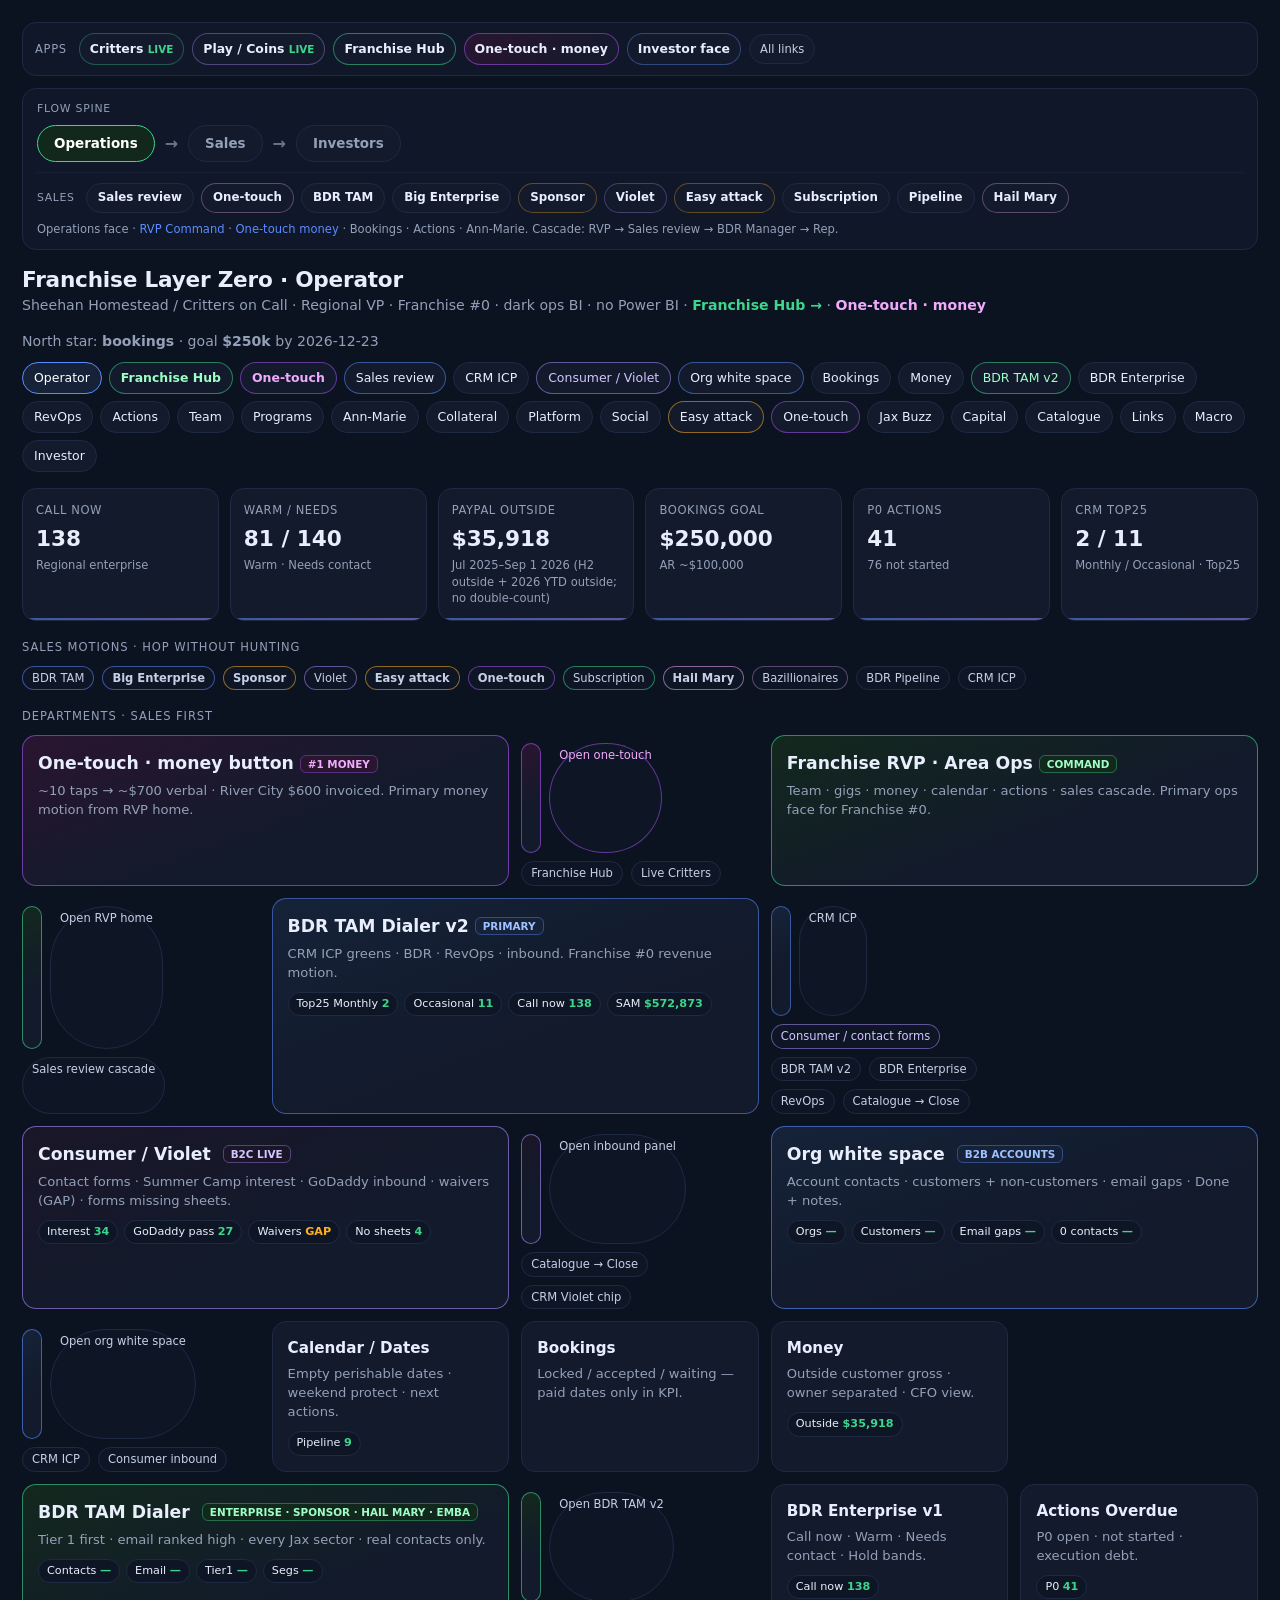
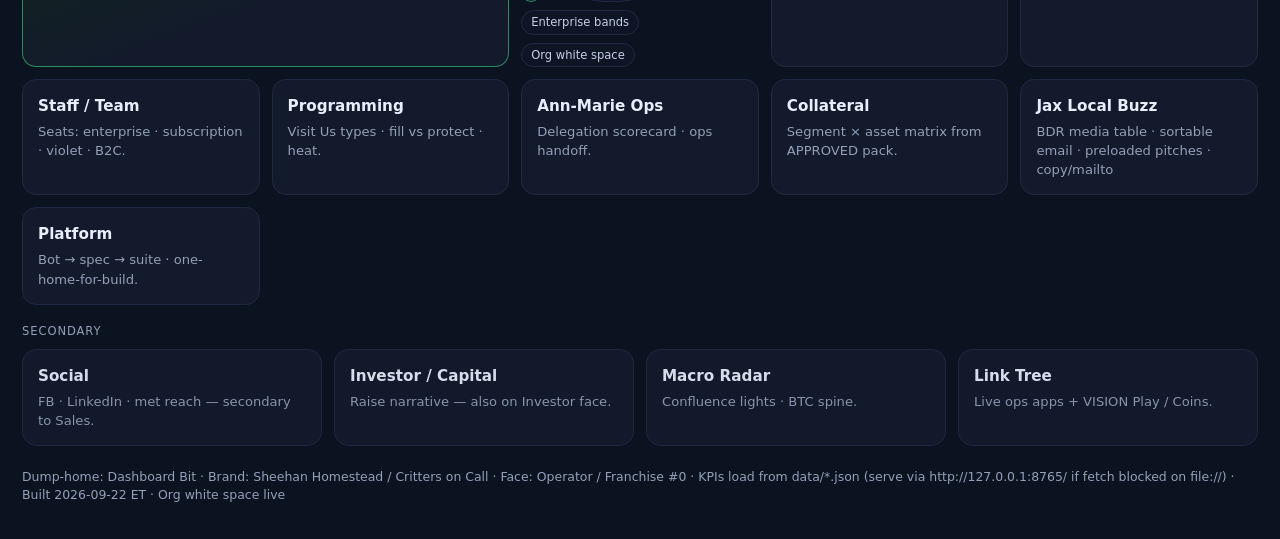
==== exec/index.html @ f68ce0a1 "Mirror Franchise Hub Signavio tiles + Sales drill + Today’s 11 RVP hub, ICP/Connect/Product, SOP/SLA" ====
<!DOCTYPE html>
<html lang="en"><head><meta charset="utf-8"/><meta name="viewport" content="width=device-width, initial-scale=1"/>
<title>Franchise Layer Zero · Operator · Sheehan Homestead</title>
<style>
:root{--bg:#0b1220;--card:#121a2b;--panel:#0e1626;--line:#1e2a44;--text:#e8eefc;--muted:#93a0b8;--accent:#5b8cff;--good:#3dd68c;--warn:#ffb020;--bad:#ff5d6c;--violet:#a78bfa}
*{box-sizing:border-box}body{margin:0;font-family:Inter,system-ui,-apple-system,sans-serif;background:var(--bg);color:var(--text);line-height:1.45}
a{color:var(--accent);text-decoration:none}a:hover{text-decoration:underline}
.wrap{max-width:1280px;margin:0 auto;padding:22px}
.apps{display:flex;flex-wrap:wrap;gap:8px;align-items:center;margin:0 0 12px;padding:10px 12px;border:1px solid var(--line);border-radius:14px;background:#0f1728}
.apps .lbl{font-size:.72rem;color:var(--muted);text-transform:uppercase;letter-spacing:.06em;margin-right:4px}
.apps a{background:var(--card);border:1px solid #3dd68c55;color:var(--text);padding:6px 10px;border-radius:999px;font-size:.78rem;text-decoration:none;font-weight:600}
.apps a.sec{border-color:var(--line);color:#c5d0e6;font-weight:500;font-size:.72rem}
.faces{display:flex;flex-wrap:wrap;gap:8px;align-items:center;margin:0 0 14px}
.faces .chip{padding:7px 14px;border-radius:999px;font-size:.8rem;font-weight:600;border:1px solid var(--line);background:var(--card);color:var(--muted);text-decoration:none}
.faces .chip.on{border-color:var(--good);background:#13281d;color:#fff}
.faces .chip:hover{text-decoration:none;border-color:var(--accent)}
header{display:flex;justify-content:space-between;align-items:flex-end;gap:16px;margin-bottom:10px;flex-wrap:wrap}
h1{font-size:1.35rem;margin:0;letter-spacing:-.01em}.sub{color:var(--muted);font-size:.88rem}
.nav{display:flex;flex-wrap:wrap;gap:7px;margin:10px 0 16px}
.nav a{background:var(--card);border:1px solid var(--line);padding:6px 11px;border-radius:999px;font-size:.78rem;color:var(--text)}
.nav a.active{border-color:var(--accent);background:#152238;color:#fff}
.kpis{display:grid;grid-template-columns:repeat(auto-fit,minmax(140px,1fr));gap:11px;margin-bottom:16px}
.kpi{background:var(--card);border:1px solid var(--line);border-radius:14px;padding:13px;position:relative;overflow:hidden}
.kpi::after{content:"";position:absolute;inset:auto 0 0 0;height:2px;background:linear-gradient(90deg,var(--accent),var(--violet));opacity:.55}
.kpi .l{font-size:.72rem;color:var(--muted);text-transform:uppercase;letter-spacing:.05em}
.kpi .v{font-size:1.35rem;font-weight:700;margin-top:4px}
.kpi .s{font-size:.72rem;color:var(--muted);margin-top:3px}
.dept-label{font-size:.72rem;color:var(--muted);text-transform:uppercase;letter-spacing:.08em;margin:18px 0 10px}
.tiles{display:grid;grid-template-columns:repeat(auto-fit,minmax(220px,1fr));gap:12px}
.tile{background:var(--card);border:1px solid var(--line);border-radius:14px;padding:15px;display:block;color:inherit;transition:border-color .15s}
.tile:hover{border-color:var(--accent);text-decoration:none}
.tile.sales{border-color:#5b8cff88;background:linear-gradient(160deg,#152238 0%,#121a2b 60%);grid-column:span 2;min-height:110px}
@media(max-width:700px){.tile.sales{grid-column:span 1}}
.tile.sales h3{font-size:1.08rem}
.tile h3{margin:0 0 5px;font-size:.95rem}
.tile p{margin:0;color:var(--muted);font-size:.82rem}
.tile .chips{display:flex;flex-wrap:wrap;gap:6px;margin-top:10px}
.tile .chipk{font-size:.7rem;padding:3px 8px;border-radius:999px;background:var(--panel);border:1px solid var(--line);color:var(--text)}
.tile .chipk b{color:var(--good)}
.tile.secondary{opacity:.92}
.links-row{display:flex;flex-wrap:wrap;gap:8px;margin-top:8px}
.links-row a{font-size:.72rem;padding:3px 9px;border-radius:999px;border:1px solid var(--line);background:#0e1626;color:#c5d0e6;text-decoration:none}
.links-row a:hover{border-color:var(--accent);color:#fff}
.note{color:var(--muted);font-size:.78rem;margin-top:22px}
.badge{font-size:.65rem;padding:2px 7px;border-radius:6px;background:#1a2440;color:var(--accent);border:1px solid var(--line);margin-left:6px;vertical-align:middle}
.badge.sales{background:#152238;color:#9ec1ff;border-color:#5b8cff66}
</style></head>
<body data-flow-face="ops"><div class="wrap">

<div class="apps">
  <span class="lbl">Apps</span>
  <a href="https://onchainoffgrid-hub.github.io/critters-on-call/" target="_blank" rel="noopener">Critters <span style="color:#3dd68c;font-size:.65rem">LIVE</span></a>
  <a href="https://onchainoffgrid-hub.github.io/critters-play/" target="_blank" rel="noopener" style="border-color:#a78bfa66">Play / Coins <span style="color:#3dd68c;font-size:.65rem">LIVE</span></a>
  <a href="rvp-ops.html" style="border-color:#3dd68c88">Franchise Hub</a>
  <a href="one-touch.html" style="border-color:#a855f788;background:linear-gradient(135deg,#2a1530,#121a2b)">One-touch · money</a>
  <a href="investor-home.html" style="border-color:#5b8cff66">Investor face</a>
  <a href="link-tree.html" class="sec">All links</a>
</div>

<div class="faces legacy-faces">
  <a class="chip on" href="index.html">Operations</a>
  <a class="chip" href="bdr-tam.html">Sales</a>
  <a class="chip" href="investor-home.html">Investors</a>
</div>

<header>
  <div>
    <h1>Franchise Layer Zero · Operator</h1>
    <div class="sub">Sheehan Homestead / Critters on Call · Regional VP · Franchise #0 · dark ops BI · no Power BI · <a href="rvp-ops.html" style="color:#3dd68c;font-weight:700">Franchise Hub →</a> · <a href="one-touch.html" style="color:#f0abfc;font-weight:700">One-touch · money</a></div>
  </div>
  <div class="sub">North star: <b>bookings</b> · goal <b>$250k</b> by 2026-12-23</div>
</header>

<div class="nav">
  <a href="index.html" class="active">Operator</a>
  <a href="rvp-ops.html" style="border-color:#3dd68c88;color:#9dffc5;font-weight:700">Franchise Hub</a>
  <a href="one-touch.html" style="border-color:#a855f788;color:#f0abfc;font-weight:700">One-touch</a>
  <a href="sales-review.html" style="border-color:#5b8cff88">Sales review</a>
  <a href="crm-icp.html">CRM ICP</a>
  <a href="consumer-inbound.html" style="border-color:#a78bfa88;color:#d4c4ff">Consumer / Violet</a>
  <a href="org-whitespace.html" style="border-color:#5b8cff88">Org white space</a>
  <a href="bookings-dates.html">Bookings</a>
  <a href="money-cfo.html">Money</a>
  <a href="bdr-tam.html" style="border-color:#3dd68c88;color:#9dffc5">BDR TAM v2</a>
  <a href="bdr-pipeline.html">BDR Enterprise</a>
  <a href="revops-tam.html">RevOps</a>
  <a href="actions-overdue.html">Actions</a>
  <a href="team-hire.html">Team</a>
  <a href="programming.html">Programs</a>
  <a href="ann-marie-ops.html">Ann-Marie</a>
  <a href="collateral.html">Collateral</a>
  <a href="platform-map.html">Platform</a>
  <a href="social-reach.html">Social</a><a href="easy-attack.html" style="border-color:#ffb02088">Easy attack</a><a href="one-touch.html" style="border-color:#a855f788">One-touch</a><a href="jax-local-buzz.html">Jax Buzz</a>
  <a href="investor-capital.html">Capital</a>
  <a href="catalogue-close.html">Catalogue</a>
  <a href="link-tree.html">Links</a>
  <a href="macro-radar.html">Macro</a>
  <a href="investor-home.html">Investor</a>
</div>

<div class="kpis" id="kpi-strip">
  <div class="kpi"><div class="l">Call now</div><div class="v" id="k-call">—</div><div class="s">Regional enterprise</div></div>
  <div class="kpi"><div class="l">Warm / Needs</div><div class="v" id="k-warm">—</div><div class="s" id="k-warm-s">suite feed</div></div>
  <div class="kpi"><div class="l">PayPal outside</div><div class="v" id="k-pay">—</div><div class="s" id="k-pay-s">H2 + 2026 YTD</div></div>
  <div class="kpi"><div class="l">Bookings goal</div><div class="v" id="k-goal">—</div><div class="s" id="k-goal-s">AR goal</div></div>
  <div class="kpi"><div class="l">P0 actions</div><div class="v" id="k-p0">—</div><div class="s" id="k-p0-s">overdue</div></div>
  <div class="kpi"><div class="l">CRM Top25</div><div class="v" id="k-crm">—</div><div class="s" id="k-crm-s">Monthly / Occasional</div></div>
</div>


<div class="dept-label">Sales motions · hop without hunting</div>
<div class="links-row" style="margin:0 0 14px">
  <a href="bdr-tam.html" style="border-color:#5b8cff88">BDR TAM</a>
  <a href="bdr-tam.html?lane=Regional%20Enterprise" style="border-color:#5b8cff88;font-weight:700">Big Enterprise</a>
  <a href="bdr-tam.html?lane=Sponsor" style="border-color:#ffb02088;font-weight:700">Sponsor</a>
  <a href="consumer-inbound.html" style="border-color:#a78bfa88">Violet</a>
  <a href="easy-attack.html" style="border-color:#ffb02088;font-weight:700">Easy attack</a><a href="one-touch.html" style="border-color:#a855f788;font-weight:700">One-touch</a>
  <a href="bdr-tam.html?lane=Regional%20Subscription" style="border-color:#3dd68c88">Subscription</a>
  <a href="bdr-tam.html?lane=Hail%20Mary" style="border-color:#f0abfc88;font-weight:700">Hail Mary</a>
  <a href="bdr-tam.html?lane=Hail%20Mary&hail=Bazillionaires" style="border-color:#f0abfc55">Bazillionaires</a>
  <a href="bdr-pipeline.html">BDR Pipeline</a>
  <a href="crm-icp.html">CRM ICP</a>
</div>
<div class="dept-label">Departments · Sales first</div>
<div class="tiles">

<a class="tile sales" href="one-touch.html" style="border-color:#a855f799;background:linear-gradient(160deg,#2a1530 0%,#121a2b 60%)">
  <h3>One-touch · money button<span class="badge sales" style="color:#f0abfc;border-color:#a855f766;background:#2a1530">#1 MONEY</span></h3>
  <p>~10 taps → ~$700 verbal · River City $600 invoiced. Primary money motion from RVP home.</p>
  <div class="links-row">
    <a href="one-touch.html" style="border-color:#a855f788;color:#f0abfc">Open one-touch</a>
    <a href="rvp-ops.html">Franchise Hub</a>
    <a href="https://onchainoffgrid-hub.github.io/critters-on-call/one-touch.html" target="_blank" rel="noopener">Live Critters</a>
  </div>
</a>

<a class="tile sales" href="rvp-ops.html" style="border-color:#3dd68c99;background:linear-gradient(160deg,#13281d 0%,#121a2b 60%)">
  <h3>Franchise RVP · Area Ops<span class="badge sales" style="color:#9dffc5;border-color:#3dd68c66;background:#13281d">COMMAND</span></h3>
  <p>Team · gigs · money · calendar · actions · sales cascade. Primary ops face for Franchise #0.</p>
  <div class="links-row">
    <a href="rvp-ops.html">Open RVP home</a>
    <a href="sales-review.html">Sales review cascade</a>
  </div>
</a>


<a class="tile sales" href="crm-icp.html">
  <h3>BDR TAM Dialer v2<span class="badge sales">PRIMARY</span></h3>
  <p>CRM ICP greens · BDR · RevOps · inbound. Franchise #0 revenue motion.</p>
  <div class="chips">
    <span class="chipk">Top25 Monthly <b id="sales-m">—</b></span>
    <span class="chipk">Occasional <b id="sales-o">—</b></span>
    <span class="chipk">Call now <b id="sales-cn">—</b></span>
    <span class="chipk">SAM <b id="sales-sam">—</b></span>
  </div>
  <div class="links-row">
    <a href="crm-icp.html">CRM ICP</a>
    <a href="consumer-inbound.html" style="border-color:#a78bfa88;color:#d4c4ff">Consumer / contact forms</a>
    <a href="bdr-tam.html">BDR TAM v2</a>
    <a href="bdr-pipeline.html">BDR Enterprise</a>
    <a href="revops-tam.html">RevOps</a>
    <a href="catalogue-close.html">Catalogue → Close</a>
  </div>
</a>


<a class="tile sales" href="consumer-inbound.html" style="border-color:#a78bfa99;background:linear-gradient(160deg,#1a1628 0%,#121a2b 60%)">
  <h3>Consumer / Violet <span class="badge sales" style="color:#d4c4ff;border-color:#a78bfa66;background:#1a1628">B2C LIVE</span></h3>
  <p>Contact forms · Summer Camp interest · GoDaddy inbound · waivers (GAP) · forms missing sheets.</p>
  <div class="chips">
    <span class="chipk">Interest <b id="cons-interest">34</b></span>
    <span class="chipk">GoDaddy pass <b id="cons-gd">27</b></span>
    <span class="chipk">Waivers <b style="color:var(--warn)">GAP</b></span>
    <span class="chipk">No sheets <b id="cons-miss">4</b></span>
  </div>
  <div class="links-row">
    <a href="consumer-inbound.html">Open inbound panel</a>
    <a href="catalogue-close.html">Catalogue → Close</a>
    <a href="crm-icp.html">CRM Violet chip</a>
  </div>
</a>


<a class="tile sales" href="org-whitespace.html" style="border-color:#5b8cff99;background:linear-gradient(160deg,#152238 0%,#121a2b 60%)">
  <h3>Org white space <span class="badge sales">B2B ACCOUNTS</span></h3>
  <p>Account contacts · customers + non-customers · email gaps · Done + notes.</p>
  <div class="chips">
    <span class="chipk">Orgs <b id="orgws-n">—</b></span>
    <span class="chipk">Customers <b id="orgws-c">—</b></span>
    <span class="chipk">Email gaps <b id="orgws-gap">—</b></span>
    <span class="chipk">0 contacts <b id="orgws-zero">—</b></span>
  </div>
  <div class="links-row">
    <a href="org-whitespace.html">Open org white space</a>
    <a href="crm-icp.html">CRM ICP</a>
    <a href="consumer-inbound.html">Consumer inbound</a>
  </div>
</a>

<a class="tile" href="bookings-dates.html">
  <h3>Calendar / Dates</h3>
  <p>Empty perishable dates · weekend protect · next actions.</p>
  <div class="chips"><span class="chipk">Pipeline <b id="cal-n">—</b></span></div>
</a>

<a class="tile" href="bookings-dates.html">
  <h3>Bookings</h3>
  <p>Locked / accepted / waiting — paid dates only in KPI.</p>
</a>

<a class="tile" href="money-cfo.html">
  <h3>Money</h3>
  <p>Outside customer gross · owner separated · CFO view.</p>
  <div class="chips"><span class="chipk">Outside <b id="money-out">—</b></span></div>
</a>

<a class="tile sales" href="bdr-tam.html" style="border-color:#3dd68c99;background:linear-gradient(160deg,#13281d 0%,#121a2b 60%)">
  <h3>BDR TAM Dialer <span class="badge sales" style="color:#9dffc5;border-color:#3dd68c66;background:#13281d">ENTERPRISE · SPONSOR · HAIL MARY · EMBA</span></h3>
  <p>Tier 1 first · email ranked high · every Jax sector · real contacts only.</p>
  <div class="chips">
    <span class="chipk">Contacts <b id="bdrtam-ct">—</b></span>
    <span class="chipk">Email <b id="bdrtam-em">—</b></span>
    <span class="chipk">Tier1 <b id="bdrtam-t1">—</b></span>
    <span class="chipk">Segs <b id="bdrtam-seg">—</b></span>
  </div>
  <div class="links-row">
    <a href="bdr-tam.html">Open BDR TAM v2</a>
    <a href="bdr-pipeline.html">Enterprise bands</a>
    <a href="org-whitespace.html">Org white space</a>
  </div>
</a>

<a class="tile" href="bdr-pipeline.html">
  <h3>BDR Enterprise v1</h3>
  <p>Call now · Warm · Needs contact · Hold bands.</p>
  <div class="chips"><span class="chipk">Call now <b id="bdr-cn">—</b></span></div>
</a>

<a class="tile" href="actions-overdue.html">
  <h3>Actions Overdue</h3>
  <p>P0 open · not started · execution debt.</p>
  <div class="chips"><span class="chipk">P0 <b id="act-p0">—</b></span></div>
</a>

<a class="tile" href="team-hire.html">
  <h3>Staff / Team</h3>
  <p>Seats: enterprise · subscription · violet · B2C.</p>
</a>

<a class="tile" href="programming.html">
  <h3>Programming</h3>
  <p>Visit Us types · fill vs protect · heat.</p>
</a>

<a class="tile" href="ann-marie-ops.html">
  <h3>Ann-Marie Ops</h3>
  <p>Delegation scorecard · ops handoff.</p>
</a>

<a class="tile" href="collateral.html">
  <h3>Collateral</h3>
  <p>Segment × asset matrix from APPROVED pack.</p>
</a>


<a class="tile" href="jax-local-buzz.html"><h3>Jax Local Buzz</h3><p>BDR media table · sortable email · preloaded pitches · copy/mailto</p></a>
<a class="tile" href="platform-map.html">
  <h3>Platform</h3>
  <p>Bot → spec → suite · one-home-for-build.</p>
</a>
</div>

<div class="dept-label">Secondary</div>
<div class="tiles">
<a class="tile secondary" href="social-reach.html"><h3>Social</h3><p>FB · LinkedIn · met reach — secondary to Sales.</p></a>
<a class="tile secondary" href="investor-capital.html"><h3>Investor / Capital</h3><p>Raise narrative — also on Investor face.</p></a>
<a class="tile secondary" href="macro-radar.html"><h3>Macro Radar</h3><p>Confluence lights · BTC spine.</p></a>
<a class="tile secondary" href="link-tree.html"><h3>Link Tree</h3><p>Live ops apps + VISION Play / Coins.</p></a>
</div>

<p class="note" id="load-note">Dump-home: Dashboard Bit · Brand: Sheehan Homestead / Critters on Call · Face: Operator / Franchise #0 · KPIs load from data/*.json (serve via http://127.0.0.1:8765/ if fetch blocked on file://) · Built 2026-09-22 ET · Org white space live</p>
</div>

<script>
(function(){
  function fmt$(n){
    if(n==null||n==='') return '—';
    var x=Number(n); if(isNaN(x)) return '—';
    return '$'+Math.round(x).toLocaleString('en-US');
  }
  function set(id,v){ var el=document.getElementById(id); if(el) el.textContent=(v==null||v==='')?'—':v; }
  async function load(path){
    try{
      var r=await fetch(path,{cache:'no-store'});
      if(!r.ok) throw new Error(r.status);
      return await r.json();
    }catch(e){ return null; }
  }
  Promise.all([
    load('data/suite_summary.json'),
    load('data/suite_kpis.json'),
    load('data/paypal_kpis.json'),
    load('data/overdue_kpis.json'),
    load('data/crm_icp_regional_subscription.json'),
    load('data/bookings_pipeline.json'),
    load('data/org_whitespace.json')
  ]).then(function(arr){
    var sum=arr[0]||{}, kpis=arr[1]||{}, pay=arr[2]||{}, od=arr[3]||{}, crm=arr[4]||{}, book=arr[5]||{}, orgws=arr[6]||{};
    var call=sum.bdr_spec_aligned && sum.bdr_spec_aligned.CALL_NOW;
    if(call==null) call=kpis.call_now;
    var warm=sum.bdr_spec_aligned && sum.bdr_spec_aligned.Warm;
    if(warm==null) warm=kpis.warm;
    var needs=sum.bdr_spec_aligned && sum.bdr_spec_aligned.WARM_NEEDS_CONTACT;
    if(needs==null) needs=kpis.needs_contact;
    set('k-call', call!=null?call:'—');
    set('k-warm', (warm!=null&&needs!=null)?(warm+' / '+needs):(warm!=null?warm:'—'));
    set('k-warm-s', 'Warm · Needs contact');
    var outside=pay.combined_outside_gross!=null?pay.combined_outside_gross:sum.paypal_h2_outside_gross;
    set('k-pay', fmt$(outside));
    set('k-pay-s', pay.combined_window||'Outside customer');
    var goal=sum.bookings_goal||kpis.bookings_goal;
    var ar=sum.ar_goal||kpis.ar_goal;
    set('k-goal', fmt$(goal));
    set('k-goal-s', ar!=null?('AR ~'+fmt$(ar)):'goal');
    var p0=od.p0_open!=null?od.p0_open:(sum.overdue_p0!=null?sum.overdue_p0:kpis.overdue_p0);
    var ns=od.not_started!=null?od.not_started:kpis.overdue_not_started;
    set('k-p0', p0!=null?p0:'—');
    set('k-p0-s', ns!=null?(ns+' not started'):'P0 open');
    var t25=crm.kpis && crm.kpis.top25;
    if(t25){
      set('k-crm', (t25.Monthly!=null?t25.Monthly:'—')+' / '+(t25.Occasional!=null?t25.Occasional:'—'));
      set('k-crm-s', 'Monthly / Occasional · Top25');
      set('sales-m', t25.Monthly);
      set('sales-o', t25.Occasional);
    }
    set('sales-cn', call);
    var sam=sum.primary_sam_annual||kpis.primary_sam_annual;
    set('sales-sam', fmt$(sam));
    set('bdr-cn', call);
    set('act-p0', p0);
    set('money-out', fmt$(outside));
    var bn=Array.isArray(book.bookings)?book.bookings.length:book.bookings;
    set('cal-n', bn!=null?bn:'—');
    var note=document.getElementById('load-note');
    if(!sum.as_of && !kpis.call_now && !pay.combined_outside_gross){
      if(note) note.textContent+=' · KPI fetch failed — open via http://127.0.0.1:8765/ (file:// fallback)';
    }
  });

  // Consumer inbound KPIs on Operator tile
  load('data/consumer_inbound.json').then(function(c){
    if(!c||!c.kpis) return;
    var ok = orgws.kpis||{};
    set('orgws-n', ok.orgs_total!=null?ok.orgs_total:'—');
    set('orgws-c', ok.customers!=null?ok.customers:'—');
    set('orgws-gap', ok.orgs_missing_email!=null?ok.orgs_missing_email:'—');
    set('orgws-zero', ok.orgs_zero_contacts!=null?ok.orgs_zero_contacts:'—');
    set('cons-interest', c.kpis.interest_submissions);
    set('cons-gd', c.kpis.godaddy_contacts_this_pass);
    set('cons-miss', c.kpis.forms_missing_sheets);
  });

})();
</script>
<script src="shared/flow-spine.js" defer></script>
</body></html>
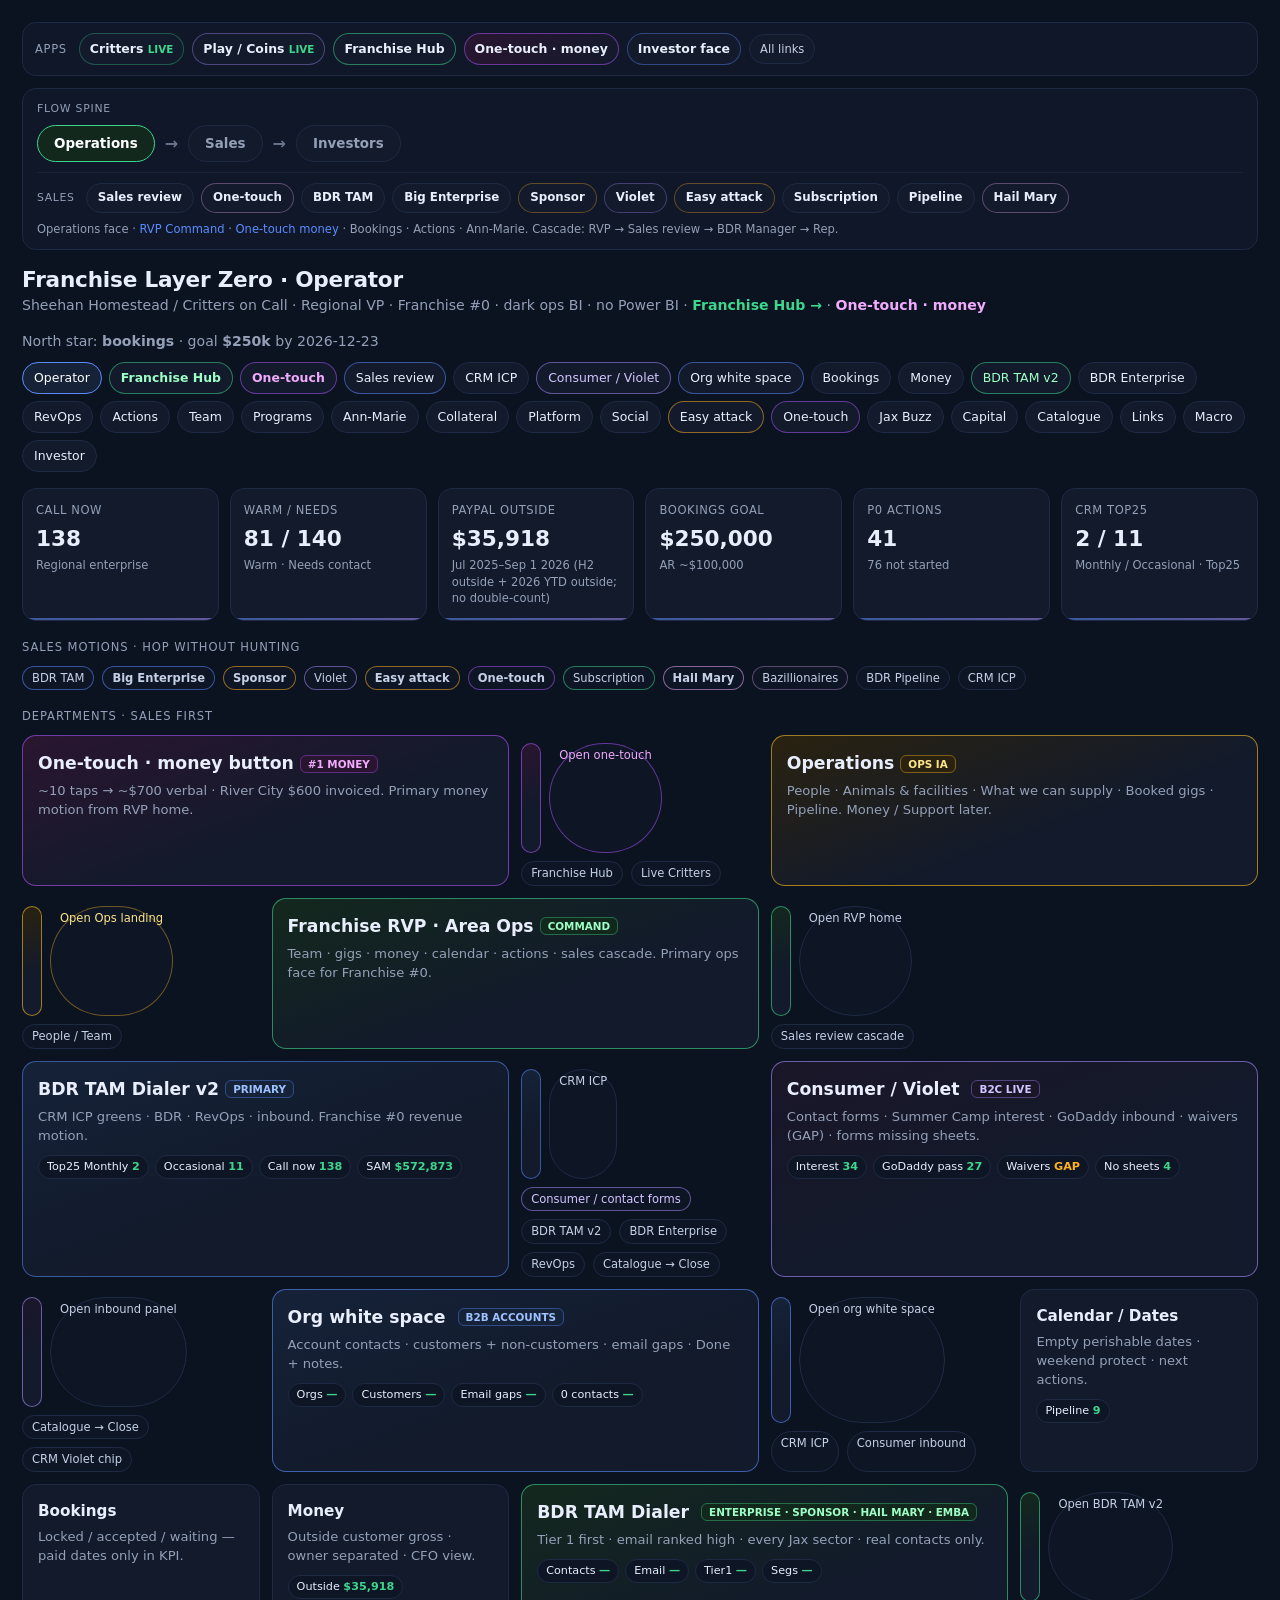
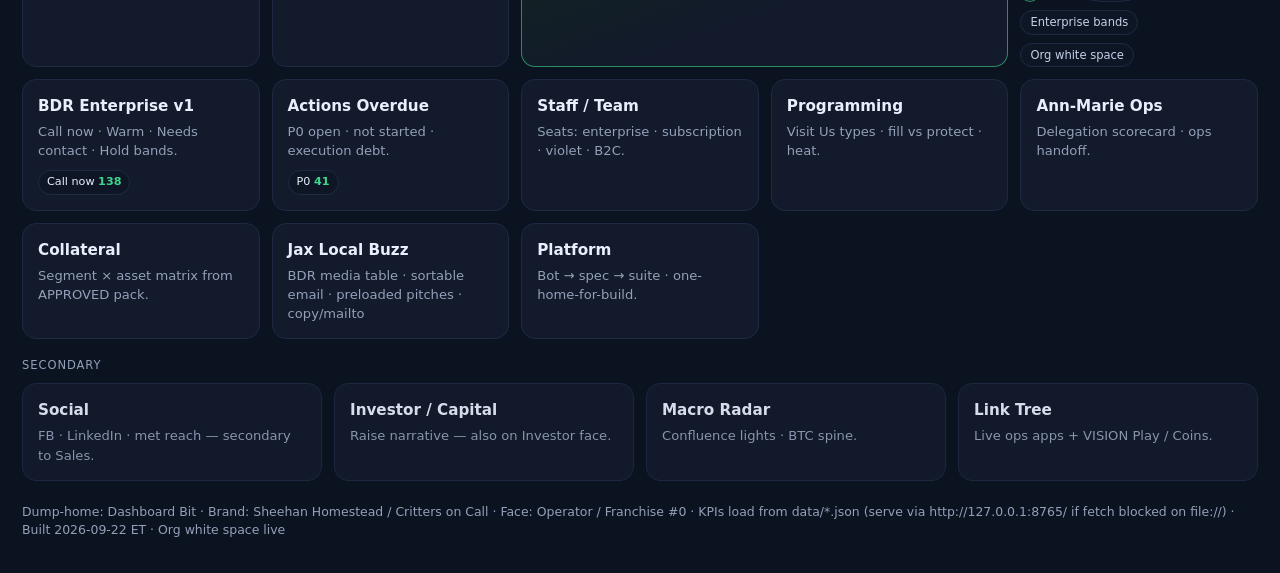
==== commit 7c13faf6: "Mirror Operations dashboard tree on exec hub Match sheehan-exec-suite Ops IA: tiles landing + People" ====
--- a/exec/index.html
+++ b/exec/index.html
@@ -131,6 +131,15 @@
     <a href="one-touch.html" style="border-color:#a855f788;color:#f0abfc">Open one-touch</a>
     <a href="rvp-ops.html">Franchise Hub</a>
     <a href="https://onchainoffgrid-hub.github.io/critters-on-call/one-touch.html" target="_blank" rel="noopener">Live Critters</a>
+  </div>
+</a>
+
+<a class="tile sales" href="ops.html" style="border-color:#fbbf2499;background:linear-gradient(160deg,#2a2210 0%,#121a2b 60%)">
+  <h3>Operations<span class="badge sales" style="color:#fde68a;border-color:#fbbf2466;background:#2a2210">OPS IA</span></h3>
+  <p>People · Animals &amp; facilities · What we can supply · Booked gigs · Pipeline. Money / Support later.</p>
+  <div class="links-row">
+    <a href="ops.html" style="border-color:#fbbf2466;color:#fde68a">Open Ops landing</a>
+    <a href="ops-people.html">People / Team</a>
   </div>
 </a>
 
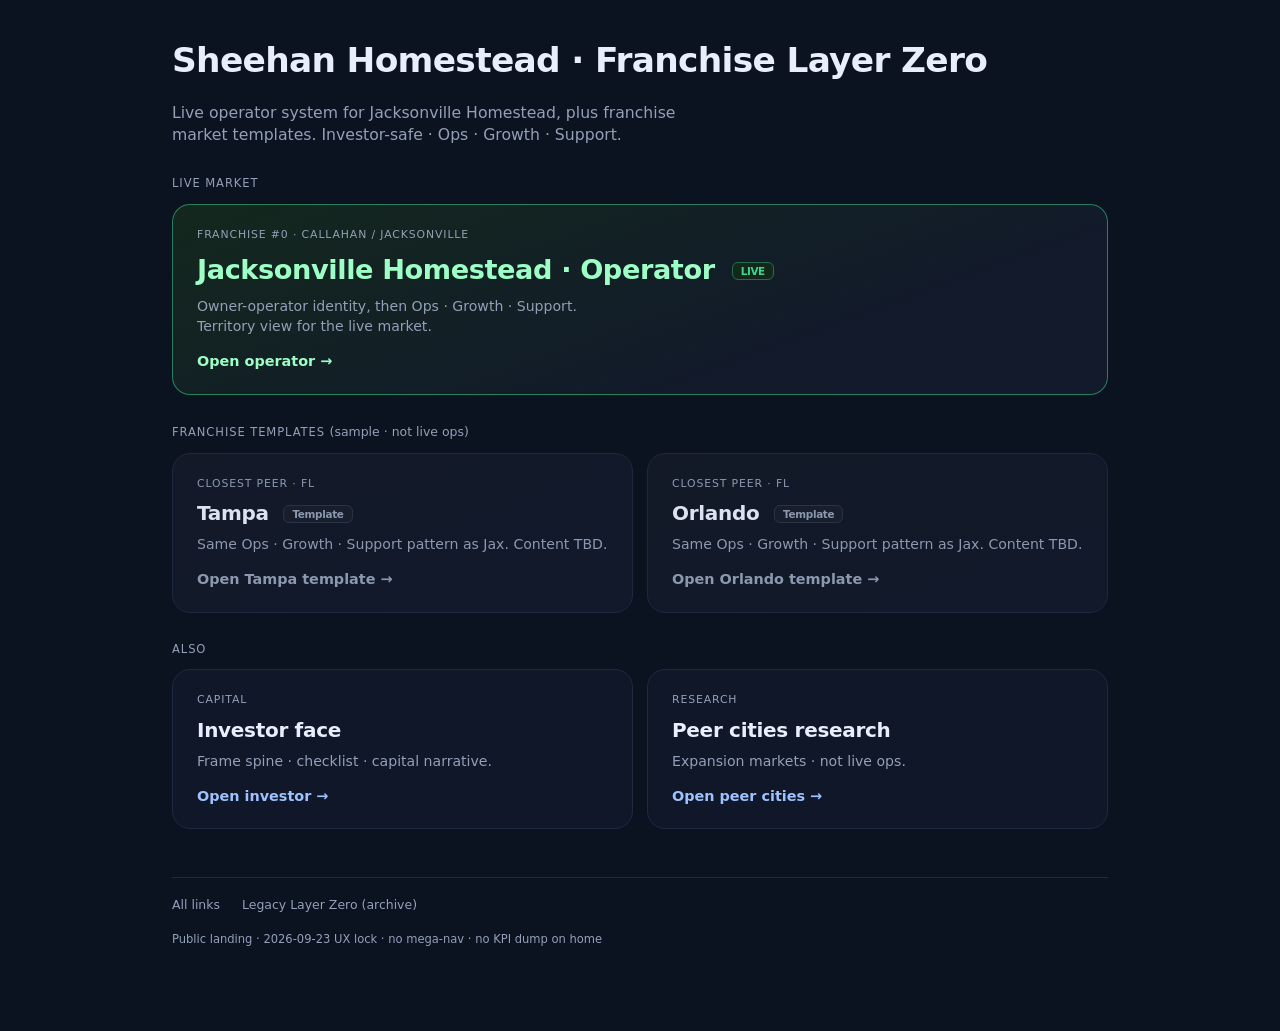
==== commit 3fab9fbb: "Mirror exec suite UX lock: clean Layer Zero landing + stubs + Growth seats Sync sheehan-exec-suite p" ====
--- a/exec/index.html
+++ b/exec/index.html
@@ -1,375 +1,88 @@
 <!DOCTYPE html>
 <html lang="en"><head><meta charset="utf-8"/><meta name="viewport" content="width=device-width, initial-scale=1"/>
-<title>Franchise Layer Zero · Operator · Sheehan Homestead</title>
+<title>Sheehan Homestead · Franchise Layer Zero</title>
 <style>
-:root{--bg:#0b1220;--card:#121a2b;--panel:#0e1626;--line:#1e2a44;--text:#e8eefc;--muted:#93a0b8;--accent:#5b8cff;--good:#3dd68c;--warn:#ffb020;--bad:#ff5d6c;--violet:#a78bfa}
+:root{--bg:#0b1220;--card:#121a2b;--panel:#0e1626;--line:#1e2a44;--text:#e8eefc;--muted:#93a0b8;--accent:#5b8cff;--good:#3dd68c;--warn:#ffb020;--violet:#a78bfa}
 *{box-sizing:border-box}body{margin:0;font-family:Inter,system-ui,-apple-system,sans-serif;background:var(--bg);color:var(--text);line-height:1.45}
 a{color:var(--accent);text-decoration:none}a:hover{text-decoration:underline}
-.wrap{max-width:1280px;margin:0 auto;padding:22px}
-.apps{display:flex;flex-wrap:wrap;gap:8px;align-items:center;margin:0 0 12px;padding:10px 12px;border:1px solid var(--line);border-radius:14px;background:#0f1728}
-.apps .lbl{font-size:.72rem;color:var(--muted);text-transform:uppercase;letter-spacing:.06em;margin-right:4px}
-.apps a{background:var(--card);border:1px solid #3dd68c55;color:var(--text);padding:6px 10px;border-radius:999px;font-size:.78rem;text-decoration:none;font-weight:600}
-.apps a.sec{border-color:var(--line);color:#c5d0e6;font-weight:500;font-size:.72rem}
-.faces{display:flex;flex-wrap:wrap;gap:8px;align-items:center;margin:0 0 14px}
-.faces .chip{padding:7px 14px;border-radius:999px;font-size:.8rem;font-weight:600;border:1px solid var(--line);background:var(--card);color:var(--muted);text-decoration:none}
-.faces .chip.on{border-color:var(--good);background:#13281d;color:#fff}
-.faces .chip:hover{text-decoration:none;border-color:var(--accent)}
-header{display:flex;justify-content:space-between;align-items:flex-end;gap:16px;margin-bottom:10px;flex-wrap:wrap}
-h1{font-size:1.35rem;margin:0;letter-spacing:-.01em}.sub{color:var(--muted);font-size:.88rem}
-.nav{display:flex;flex-wrap:wrap;gap:7px;margin:10px 0 16px}
-.nav a{background:var(--card);border:1px solid var(--line);padding:6px 11px;border-radius:999px;font-size:.78rem;color:var(--text)}
-.nav a.active{border-color:var(--accent);background:#152238;color:#fff}
-.kpis{display:grid;grid-template-columns:repeat(auto-fit,minmax(140px,1fr));gap:11px;margin-bottom:16px}
-.kpi{background:var(--card);border:1px solid var(--line);border-radius:14px;padding:13px;position:relative;overflow:hidden}
-.kpi::after{content:"";position:absolute;inset:auto 0 0 0;height:2px;background:linear-gradient(90deg,var(--accent),var(--violet));opacity:.55}
-.kpi .l{font-size:.72rem;color:var(--muted);text-transform:uppercase;letter-spacing:.05em}
-.kpi .v{font-size:1.35rem;font-weight:700;margin-top:4px}
-.kpi .s{font-size:.72rem;color:var(--muted);margin-top:3px}
-.dept-label{font-size:.72rem;color:var(--muted);text-transform:uppercase;letter-spacing:.08em;margin:18px 0 10px}
-.tiles{display:grid;grid-template-columns:repeat(auto-fit,minmax(220px,1fr));gap:12px}
-.tile{background:var(--card);border:1px solid var(--line);border-radius:14px;padding:15px;display:block;color:inherit;transition:border-color .15s}
-.tile:hover{border-color:var(--accent);text-decoration:none}
-.tile.sales{border-color:#5b8cff88;background:linear-gradient(160deg,#152238 0%,#121a2b 60%);grid-column:span 2;min-height:110px}
-@media(max-width:700px){.tile.sales{grid-column:span 1}}
-.tile.sales h3{font-size:1.08rem}
-.tile h3{margin:0 0 5px;font-size:.95rem}
-.tile p{margin:0;color:var(--muted);font-size:.82rem}
-.tile .chips{display:flex;flex-wrap:wrap;gap:6px;margin-top:10px}
-.tile .chipk{font-size:.7rem;padding:3px 8px;border-radius:999px;background:var(--panel);border:1px solid var(--line);color:var(--text)}
-.tile .chipk b{color:var(--good)}
-.tile.secondary{opacity:.92}
-.links-row{display:flex;flex-wrap:wrap;gap:8px;margin-top:8px}
-.links-row a{font-size:.72rem;padding:3px 9px;border-radius:999px;border:1px solid var(--line);background:#0e1626;color:#c5d0e6;text-decoration:none}
-.links-row a:hover{border-color:var(--accent);color:#fff}
-.note{color:var(--muted);font-size:.78rem;margin-top:22px}
-.badge{font-size:.65rem;padding:2px 7px;border-radius:6px;background:#1a2440;color:var(--accent);border:1px solid var(--line);margin-left:6px;vertical-align:middle}
-.badge.sales{background:#152238;color:#9ec1ff;border-color:#5b8cff66}
+.wrap{max-width:980px;margin:0 auto;padding:36px 22px 72px}
+header{margin:0 0 28px}
+h1{font-size:clamp(1.55rem,3.2vw,2.15rem);margin:0 0 8px;letter-spacing:-.02em;font-weight:750}
+.sub{color:var(--muted);font-size:.98rem;max-width:52ch}
+.sec-label{font-size:.72rem;text-transform:uppercase;letter-spacing:.08em;color:var(--muted);margin:28px 0 12px}
+.tiles{display:grid;gap:14px}
+.tiles.row2{grid-template-columns:repeat(auto-fit,minmax(240px,1fr))}
+.tile{display:block;padding:22px 24px;border-radius:18px;border:1px solid var(--line);background:var(--card);color:inherit;text-decoration:none;transition:border-color .15s,transform .12s}
+.tile:hover{border-color:var(--accent);transform:translateY(-1px);text-decoration:none}
+.tile.live{border-color:#3dd68c88;background:linear-gradient(160deg,#13281d,#121a2b 70%);min-height:140px}
+.tile.template{border-color:#1e2a44;background:linear-gradient(160deg,#141a28,#121a2b 75%);opacity:.95}
+.tile.secondary{border-color:#1e2a44;background:#0f1728}
+.tile .kicker{font-size:.68rem;text-transform:uppercase;letter-spacing:.08em;color:var(--muted);margin-bottom:8px}
+.tile h2{margin:0 0 6px;font-size:1.25rem;letter-spacing:-.015em}
+.tile.live h2{font-size:clamp(1.35rem,2.8vw,1.7rem);color:#9dffc5}
+.tile p{margin:0;color:var(--muted);font-size:.88rem;max-width:48ch}
+.tile .go{margin-top:14px;font-weight:750;font-size:.9rem;color:#9dffc5}
+.tile.template .go{color:#93a0b8}
+.tile.secondary .go{color:#9ec1ff}
+.badge{font-size:.65rem;padding:2px 8px;border-radius:6px;border:1px solid var(--line);margin-left:8px;vertical-align:middle;font-weight:650}
+.badge.live{background:#13281d;color:var(--good);border-color:#3dd68c66}
+.badge.template{background:#1a1f2e;color:#93a0b8;border-color:#2a3548}
+footer{margin-top:48px;padding-top:18px;border-top:1px solid var(--line);display:flex;flex-wrap:wrap;gap:14px 22px;align-items:center}
+footer a{font-size:.78rem;color:var(--muted)}footer a:hover{color:var(--text)}
+.note{color:var(--muted);font-size:.72rem;margin-top:16px}
 </style></head>
-<body data-flow-face="ops"><div class="wrap">
-
-<div class="apps">
-  <span class="lbl">Apps</span>
-  <a href="https://onchainoffgrid-hub.github.io/critters-on-call/" target="_blank" rel="noopener">Critters <span style="color:#3dd68c;font-size:.65rem">LIVE</span></a>
-  <a href="https://onchainoffgrid-hub.github.io/critters-play/" target="_blank" rel="noopener" style="border-color:#a78bfa66">Play / Coins <span style="color:#3dd68c;font-size:.65rem">LIVE</span></a>
-  <a href="rvp-ops.html" style="border-color:#3dd68c88">Franchise Hub</a>
-  <a href="one-touch.html" style="border-color:#a855f788;background:linear-gradient(135deg,#2a1530,#121a2b)">One-touch · money</a>
-  <a href="investor-home.html" style="border-color:#5b8cff66">Investor face</a>
-  <a href="link-tree.html" class="sec">All links</a>
-</div>
-
-<div class="faces legacy-faces">
-  <a class="chip on" href="index.html">Operations</a>
-  <a class="chip" href="bdr-tam.html">Sales</a>
-  <a class="chip" href="investor-home.html">Investors</a>
-</div>
+<body><div class="wrap">
 
 <header>
-  <div>
-    <h1>Franchise Layer Zero · Operator</h1>
-    <div class="sub">Sheehan Homestead / Critters on Call · Regional VP · Franchise #0 · dark ops BI · no Power BI · <a href="rvp-ops.html" style="color:#3dd68c;font-weight:700">Franchise Hub →</a> · <a href="one-touch.html" style="color:#f0abfc;font-weight:700">One-touch · money</a></div>
-  </div>
-  <div class="sub">North star: <b>bookings</b> · goal <b>$250k</b> by 2026-12-23</div>
+  <h1>Sheehan Homestead · Franchise Layer Zero</h1>
+  <p class="sub">Live operator system for Jacksonville Homestead, plus franchise market templates. Investor-safe · Ops · Growth · Support.</p>
 </header>
 
-<div class="nav">
-  <a href="index.html" class="active">Operator</a>
-  <a href="rvp-ops.html" style="border-color:#3dd68c88;color:#9dffc5;font-weight:700">Franchise Hub</a>
-  <a href="one-touch.html" style="border-color:#a855f788;color:#f0abfc;font-weight:700">One-touch</a>
-  <a href="sales-review.html" style="border-color:#5b8cff88">Sales review</a>
-  <a href="crm-icp.html">CRM ICP</a>
-  <a href="consumer-inbound.html" style="border-color:#a78bfa88;color:#d4c4ff">Consumer / Violet</a>
-  <a href="org-whitespace.html" style="border-color:#5b8cff88">Org white space</a>
-  <a href="bookings-dates.html">Bookings</a>
-  <a href="money-cfo.html">Money</a>
-  <a href="bdr-tam.html" style="border-color:#3dd68c88;color:#9dffc5">BDR TAM v2</a>
-  <a href="bdr-pipeline.html">BDR Enterprise</a>
-  <a href="revops-tam.html">RevOps</a>
-  <a href="actions-overdue.html">Actions</a>
-  <a href="team-hire.html">Team</a>
-  <a href="programming.html">Programs</a>
-  <a href="ann-marie-ops.html">Ann-Marie</a>
-  <a href="collateral.html">Collateral</a>
-  <a href="platform-map.html">Platform</a>
-  <a href="social-reach.html">Social</a><a href="easy-attack.html" style="border-color:#ffb02088">Easy attack</a><a href="one-touch.html" style="border-color:#a855f788">One-touch</a><a href="jax-local-buzz.html">Jax Buzz</a>
-  <a href="investor-capital.html">Capital</a>
-  <a href="catalogue-close.html">Catalogue</a>
-  <a href="link-tree.html">Links</a>
-  <a href="macro-radar.html">Macro</a>
-  <a href="investor-home.html">Investor</a>
-</div>
+<div class="sec-label">Live market</div>
+<nav class="tiles" aria-label="Live market">
+  <a class="tile live" href="owner-operator.html">
+    <div class="kicker">Franchise #0 · Callahan / Jacksonville</div>
+    <h2>Jacksonville Homestead · Operator <span class="badge live">LIVE</span></h2>
+    <p>Owner-operator identity, then Ops · Growth · Support. Territory view for the live market.</p>
+    <div class="go">Open operator →</div>
+  </a>
+</nav>
 
-<div class="kpis" id="kpi-strip">
-  <div class="kpi"><div class="l">Call now</div><div class="v" id="k-call">—</div><div class="s">Regional enterprise</div></div>
-  <div class="kpi"><div class="l">Warm / Needs</div><div class="v" id="k-warm">—</div><div class="s" id="k-warm-s">suite feed</div></div>
-  <div class="kpi"><div class="l">PayPal outside</div><div class="v" id="k-pay">—</div><div class="s" id="k-pay-s">H2 + 2026 YTD</div></div>
-  <div class="kpi"><div class="l">Bookings goal</div><div class="v" id="k-goal">—</div><div class="s" id="k-goal-s">AR goal</div></div>
-  <div class="kpi"><div class="l">P0 actions</div><div class="v" id="k-p0">—</div><div class="s" id="k-p0-s">overdue</div></div>
-  <div class="kpi"><div class="l">CRM Top25</div><div class="v" id="k-crm">—</div><div class="s" id="k-crm-s">Monthly / Occasional</div></div>
-</div>
+<div class="sec-label">Franchise templates <span style="text-transform:none;letter-spacing:0;font-size:.78rem;color:#93a0b8">(sample · not live ops)</span></div>
+<nav class="tiles row2" aria-label="Franchise templates">
+  <a class="tile template" href="market-tampa.html">
+    <div class="kicker">Closest peer · FL</div>
+    <h2>Tampa <span class="badge template">Template</span></h2>
+    <p>Same Ops · Growth · Support pattern as Jax. Content TBD.</p>
+    <div class="go">Open Tampa template →</div>
+  </a>
+  <a class="tile template" href="market-orlando.html">
+    <div class="kicker">Closest peer · FL</div>
+    <h2>Orlando <span class="badge template">Template</span></h2>
+    <p>Same Ops · Growth · Support pattern as Jax. Content TBD.</p>
+    <div class="go">Open Orlando template →</div>
+  </a>
+</nav>
 
+<div class="sec-label">Also</div>
+<nav class="tiles row2" aria-label="Secondary">
+  <a class="tile secondary" href="investor-home.html">
+    <div class="kicker">Capital</div>
+    <h2>Investor face</h2>
+    <p>Frame spine · checklist · capital narrative.</p>
+    <div class="go">Open investor →</div>
+  </a>
+  <a class="tile secondary" href="franchise-peer-cities.html">
+    <div class="kicker">Research</div>
+    <h2>Peer cities research</h2>
+    <p>Expansion markets · not live ops.</p>
+    <div class="go">Open peer cities →</div>
+  </a>
+</nav>
 
-<div class="dept-label">Sales motions · hop without hunting</div>
-<div class="links-row" style="margin:0 0 14px">
-  <a href="bdr-tam.html" style="border-color:#5b8cff88">BDR TAM</a>
-  <a href="bdr-tam.html?lane=Regional%20Enterprise" style="border-color:#5b8cff88;font-weight:700">Big Enterprise</a>
-  <a href="bdr-tam.html?lane=Sponsor" style="border-color:#ffb02088;font-weight:700">Sponsor</a>
-  <a href="consumer-inbound.html" style="border-color:#a78bfa88">Violet</a>
-  <a href="easy-attack.html" style="border-color:#ffb02088;font-weight:700">Easy attack</a><a href="one-touch.html" style="border-color:#a855f788;font-weight:700">One-touch</a>
-  <a href="bdr-tam.html?lane=Regional%20Subscription" style="border-color:#3dd68c88">Subscription</a>
-  <a href="bdr-tam.html?lane=Hail%20Mary" style="border-color:#f0abfc88;font-weight:700">Hail Mary</a>
-  <a href="bdr-tam.html?lane=Hail%20Mary&hail=Bazillionaires" style="border-color:#f0abfc55">Bazillionaires</a>
-  <a href="bdr-pipeline.html">BDR Pipeline</a>
-  <a href="crm-icp.html">CRM ICP</a>
-</div>
-<div class="dept-label">Departments · Sales first</div>
-<div class="tiles">
-
-<a class="tile sales" href="one-touch.html" style="border-color:#a855f799;background:linear-gradient(160deg,#2a1530 0%,#121a2b 60%)">
-  <h3>One-touch · money button<span class="badge sales" style="color:#f0abfc;border-color:#a855f766;background:#2a1530">#1 MONEY</span></h3>
-  <p>~10 taps → ~$700 verbal · River City $600 invoiced. Primary money motion from RVP home.</p>
-  <div class="links-row">
-    <a href="one-touch.html" style="border-color:#a855f788;color:#f0abfc">Open one-touch</a>
-    <a href="rvp-ops.html">Franchise Hub</a>
-    <a href="https://onchainoffgrid-hub.github.io/critters-on-call/one-touch.html" target="_blank" rel="noopener">Live Critters</a>
-  </div>
-</a>
-
-<a class="tile sales" href="ops.html" style="border-color:#fbbf2499;background:linear-gradient(160deg,#2a2210 0%,#121a2b 60%)">
-  <h3>Operations<span class="badge sales" style="color:#fde68a;border-color:#fbbf2466;background:#2a2210">OPS IA</span></h3>
-  <p>People · Animals &amp; facilities · What we can supply · Booked gigs · Pipeline. Money / Support later.</p>
-  <div class="links-row">
-    <a href="ops.html" style="border-color:#fbbf2466;color:#fde68a">Open Ops landing</a>
-    <a href="ops-people.html">People / Team</a>
-  </div>
-</a>
-
-<a class="tile sales" href="rvp-ops.html" style="border-color:#3dd68c99;background:linear-gradient(160deg,#13281d 0%,#121a2b 60%)">
-  <h3>Franchise RVP · Area Ops<span class="badge sales" style="color:#9dffc5;border-color:#3dd68c66;background:#13281d">COMMAND</span></h3>
-  <p>Team · gigs · money · calendar · actions · sales cascade. Primary ops face for Franchise #0.</p>
-  <div class="links-row">
-    <a href="rvp-ops.html">Open RVP home</a>
-    <a href="sales-review.html">Sales review cascade</a>
-  </div>
-</a>
-
-
-<a class="tile sales" href="crm-icp.html">
-  <h3>BDR TAM Dialer v2<span class="badge sales">PRIMARY</span></h3>
-  <p>CRM ICP greens · BDR · RevOps · inbound. Franchise #0 revenue motion.</p>
-  <div class="chips">
-    <span class="chipk">Top25 Monthly <b id="sales-m">—</b></span>
-    <span class="chipk">Occasional <b id="sales-o">—</b></span>
-    <span class="chipk">Call now <b id="sales-cn">—</b></span>
-    <span class="chipk">SAM <b id="sales-sam">—</b></span>
-  </div>
-  <div class="links-row">
-    <a href="crm-icp.html">CRM ICP</a>
-    <a href="consumer-inbound.html" style="border-color:#a78bfa88;color:#d4c4ff">Consumer / contact forms</a>
-    <a href="bdr-tam.html">BDR TAM v2</a>
-    <a href="bdr-pipeline.html">BDR Enterprise</a>
-    <a href="revops-tam.html">RevOps</a>
-    <a href="catalogue-close.html">Catalogue → Close</a>
-  </div>
-</a>
-
-
-<a class="tile sales" href="consumer-inbound.html" style="border-color:#a78bfa99;background:linear-gradient(160deg,#1a1628 0%,#121a2b 60%)">
-  <h3>Consumer / Violet <span class="badge sales" style="color:#d4c4ff;border-color:#a78bfa66;background:#1a1628">B2C LIVE</span></h3>
-  <p>Contact forms · Summer Camp interest · GoDaddy inbound · waivers (GAP) · forms missing sheets.</p>
-  <div class="chips">
-    <span class="chipk">Interest <b id="cons-interest">34</b></span>
-    <span class="chipk">GoDaddy pass <b id="cons-gd">27</b></span>
-    <span class="chipk">Waivers <b style="color:var(--warn)">GAP</b></span>
-    <span class="chipk">No sheets <b id="cons-miss">4</b></span>
-  </div>
-  <div class="links-row">
-    <a href="consumer-inbound.html">Open inbound panel</a>
-    <a href="catalogue-close.html">Catalogue → Close</a>
-    <a href="crm-icp.html">CRM Violet chip</a>
-  </div>
-</a>
-
-
-<a class="tile sales" href="org-whitespace.html" style="border-color:#5b8cff99;background:linear-gradient(160deg,#152238 0%,#121a2b 60%)">
-  <h3>Org white space <span class="badge sales">B2B ACCOUNTS</span></h3>
-  <p>Account contacts · customers + non-customers · email gaps · Done + notes.</p>
-  <div class="chips">
-    <span class="chipk">Orgs <b id="orgws-n">—</b></span>
-    <span class="chipk">Customers <b id="orgws-c">—</b></span>
-    <span class="chipk">Email gaps <b id="orgws-gap">—</b></span>
-    <span class="chipk">0 contacts <b id="orgws-zero">—</b></span>
-  </div>
-  <div class="links-row">
-    <a href="org-whitespace.html">Open org white space</a>
-    <a href="crm-icp.html">CRM ICP</a>
-    <a href="consumer-inbound.html">Consumer inbound</a>
-  </div>
-</a>
-
-<a class="tile" href="bookings-dates.html">
-  <h3>Calendar / Dates</h3>
-  <p>Empty perishable dates · weekend protect · next actions.</p>
-  <div class="chips"><span class="chipk">Pipeline <b id="cal-n">—</b></span></div>
-</a>
-
-<a class="tile" href="bookings-dates.html">
-  <h3>Bookings</h3>
-  <p>Locked / accepted / waiting — paid dates only in KPI.</p>
-</a>
-
-<a class="tile" href="money-cfo.html">
-  <h3>Money</h3>
-  <p>Outside customer gross · owner separated · CFO view.</p>
-  <div class="chips"><span class="chipk">Outside <b id="money-out">—</b></span></div>
-</a>
-
-<a class="tile sales" href="bdr-tam.html" style="border-color:#3dd68c99;background:linear-gradient(160deg,#13281d 0%,#121a2b 60%)">
-  <h3>BDR TAM Dialer <span class="badge sales" style="color:#9dffc5;border-color:#3dd68c66;background:#13281d">ENTERPRISE · SPONSOR · HAIL MARY · EMBA</span></h3>
-  <p>Tier 1 first · email ranked high · every Jax sector · real contacts only.</p>
-  <div class="chips">
-    <span class="chipk">Contacts <b id="bdrtam-ct">—</b></span>
-    <span class="chipk">Email <b id="bdrtam-em">—</b></span>
-    <span class="chipk">Tier1 <b id="bdrtam-t1">—</b></span>
-    <span class="chipk">Segs <b id="bdrtam-seg">—</b></span>
-  </div>
-  <div class="links-row">
-    <a href="bdr-tam.html">Open BDR TAM v2</a>
-    <a href="bdr-pipeline.html">Enterprise bands</a>
-    <a href="org-whitespace.html">Org white space</a>
-  </div>
-</a>
-
-<a class="tile" href="bdr-pipeline.html">
-  <h3>BDR Enterprise v1</h3>
-  <p>Call now · Warm · Needs contact · Hold bands.</p>
-  <div class="chips"><span class="chipk">Call now <b id="bdr-cn">—</b></span></div>
-</a>
-
-<a class="tile" href="actions-overdue.html">
-  <h3>Actions Overdue</h3>
-  <p>P0 open · not started · execution debt.</p>
-  <div class="chips"><span class="chipk">P0 <b id="act-p0">—</b></span></div>
-</a>
-
-<a class="tile" href="team-hire.html">
-  <h3>Staff / Team</h3>
-  <p>Seats: enterprise · subscription · violet · B2C.</p>
-</a>
-
-<a class="tile" href="programming.html">
-  <h3>Programming</h3>
-  <p>Visit Us types · fill vs protect · heat.</p>
-</a>
-
-<a class="tile" href="ann-marie-ops.html">
-  <h3>Ann-Marie Ops</h3>
-  <p>Delegation scorecard · ops handoff.</p>
-</a>
-
-<a class="tile" href="collateral.html">
-  <h3>Collateral</h3>
-  <p>Segment × asset matrix from APPROVED pack.</p>
-</a>
-
-
-<a class="tile" href="jax-local-buzz.html"><h3>Jax Local Buzz</h3><p>BDR media table · sortable email · preloaded pitches · copy/mailto</p></a>
-<a class="tile" href="platform-map.html">
-  <h3>Platform</h3>
-  <p>Bot → spec → suite · one-home-for-build.</p>
-</a>
-</div>
-
-<div class="dept-label">Secondary</div>
-<div class="tiles">
-<a class="tile secondary" href="social-reach.html"><h3>Social</h3><p>FB · LinkedIn · met reach — secondary to Sales.</p></a>
-<a class="tile secondary" href="investor-capital.html"><h3>Investor / Capital</h3><p>Raise narrative — also on Investor face.</p></a>
-<a class="tile secondary" href="macro-radar.html"><h3>Macro Radar</h3><p>Confluence lights · BTC spine.</p></a>
-<a class="tile secondary" href="link-tree.html"><h3>Link Tree</h3><p>Live ops apps + VISION Play / Coins.</p></a>
-</div>
-
-<p class="note" id="load-note">Dump-home: Dashboard Bit · Brand: Sheehan Homestead / Critters on Call · Face: Operator / Franchise #0 · KPIs load from data/*.json (serve via http://127.0.0.1:8765/ if fetch blocked on file://) · Built 2026-09-22 ET · Org white space live</p>
-</div>
-
-<script>
-(function(){
-  function fmt$(n){
-    if(n==null||n==='') return '—';
-    var x=Number(n); if(isNaN(x)) return '—';
-    return '$'+Math.round(x).toLocaleString('en-US');
-  }
-  function set(id,v){ var el=document.getElementById(id); if(el) el.textContent=(v==null||v==='')?'—':v; }
-  async function load(path){
-    try{
-      var r=await fetch(path,{cache:'no-store'});
-      if(!r.ok) throw new Error(r.status);
-      return await r.json();
-    }catch(e){ return null; }
-  }
-  Promise.all([
-    load('data/suite_summary.json'),
-    load('data/suite_kpis.json'),
-    load('data/paypal_kpis.json'),
-    load('data/overdue_kpis.json'),
-    load('data/crm_icp_regional_subscription.json'),
-    load('data/bookings_pipeline.json'),
-    load('data/org_whitespace.json')
-  ]).then(function(arr){
-    var sum=arr[0]||{}, kpis=arr[1]||{}, pay=arr[2]||{}, od=arr[3]||{}, crm=arr[4]||{}, book=arr[5]||{}, orgws=arr[6]||{};
-    var call=sum.bdr_spec_aligned && sum.bdr_spec_aligned.CALL_NOW;
-    if(call==null) call=kpis.call_now;
-    var warm=sum.bdr_spec_aligned && sum.bdr_spec_aligned.Warm;
-    if(warm==null) warm=kpis.warm;
-    var needs=sum.bdr_spec_aligned && sum.bdr_spec_aligned.WARM_NEEDS_CONTACT;
-    if(needs==null) needs=kpis.needs_contact;
-    set('k-call', call!=null?call:'—');
-    set('k-warm', (warm!=null&&needs!=null)?(warm+' / '+needs):(warm!=null?warm:'—'));
-    set('k-warm-s', 'Warm · Needs contact');
-    var outside=pay.combined_outside_gross!=null?pay.combined_outside_gross:sum.paypal_h2_outside_gross;
-    set('k-pay', fmt$(outside));
-    set('k-pay-s', pay.combined_window||'Outside customer');
-    var goal=sum.bookings_goal||kpis.bookings_goal;
-    var ar=sum.ar_goal||kpis.ar_goal;
-    set('k-goal', fmt$(goal));
-    set('k-goal-s', ar!=null?('AR ~'+fmt$(ar)):'goal');
-    var p0=od.p0_open!=null?od.p0_open:(sum.overdue_p0!=null?sum.overdue_p0:kpis.overdue_p0);
-    var ns=od.not_started!=null?od.not_started:kpis.overdue_not_started;
-    set('k-p0', p0!=null?p0:'—');
-    set('k-p0-s', ns!=null?(ns+' not started'):'P0 open');
-    var t25=crm.kpis && crm.kpis.top25;
-    if(t25){
-      set('k-crm', (t25.Monthly!=null?t25.Monthly:'—')+' / '+(t25.Occasional!=null?t25.Occasional:'—'));
-      set('k-crm-s', 'Monthly / Occasional · Top25');
-      set('sales-m', t25.Monthly);
-      set('sales-o', t25.Occasional);
-    }
-    set('sales-cn', call);
-    var sam=sum.primary_sam_annual||kpis.primary_sam_annual;
-    set('sales-sam', fmt$(sam));
-    set('bdr-cn', call);
-    set('act-p0', p0);
-    set('money-out', fmt$(outside));
-    var bn=Array.isArray(book.bookings)?book.bookings.length:book.bookings;
-    set('cal-n', bn!=null?bn:'—');
-    var note=document.getElementById('load-note');
-    if(!sum.as_of && !kpis.call_now && !pay.combined_outside_gross){
-      if(note) note.textContent+=' · KPI fetch failed — open via http://127.0.0.1:8765/ (file:// fallback)';
-    }
-  });
-
-  // Consumer inbound KPIs on Operator tile
-  load('data/consumer_inbound.json').then(function(c){
-    if(!c||!c.kpis) return;
-    var ok = orgws.kpis||{};
-    set('orgws-n', ok.orgs_total!=null?ok.orgs_total:'—');
-    set('orgws-c', ok.customers!=null?ok.customers:'—');
-    set('orgws-gap', ok.orgs_missing_email!=null?ok.orgs_missing_email:'—');
-    set('orgws-zero', ok.orgs_zero_contacts!=null?ok.orgs_zero_contacts:'—');
-    set('cons-interest', c.kpis.interest_submissions);
-    set('cons-gd', c.kpis.godaddy_contacts_this_pass);
-    set('cons-miss', c.kpis.forms_missing_sheets);
-  });
-
-})();
-</script>
-<script src="shared/flow-spine.js" defer></script>
-</body></html>
+<footer>
+  <a href="link-tree.html">All links</a>
+  <a href="layer-zero-archive.html">Legacy Layer Zero (archive)</a>
+</footer>
+<p class="note">Public landing · 2026-09-23 UX lock · no mega-nav · no KPI dump on home</p>
+</div></body></html>
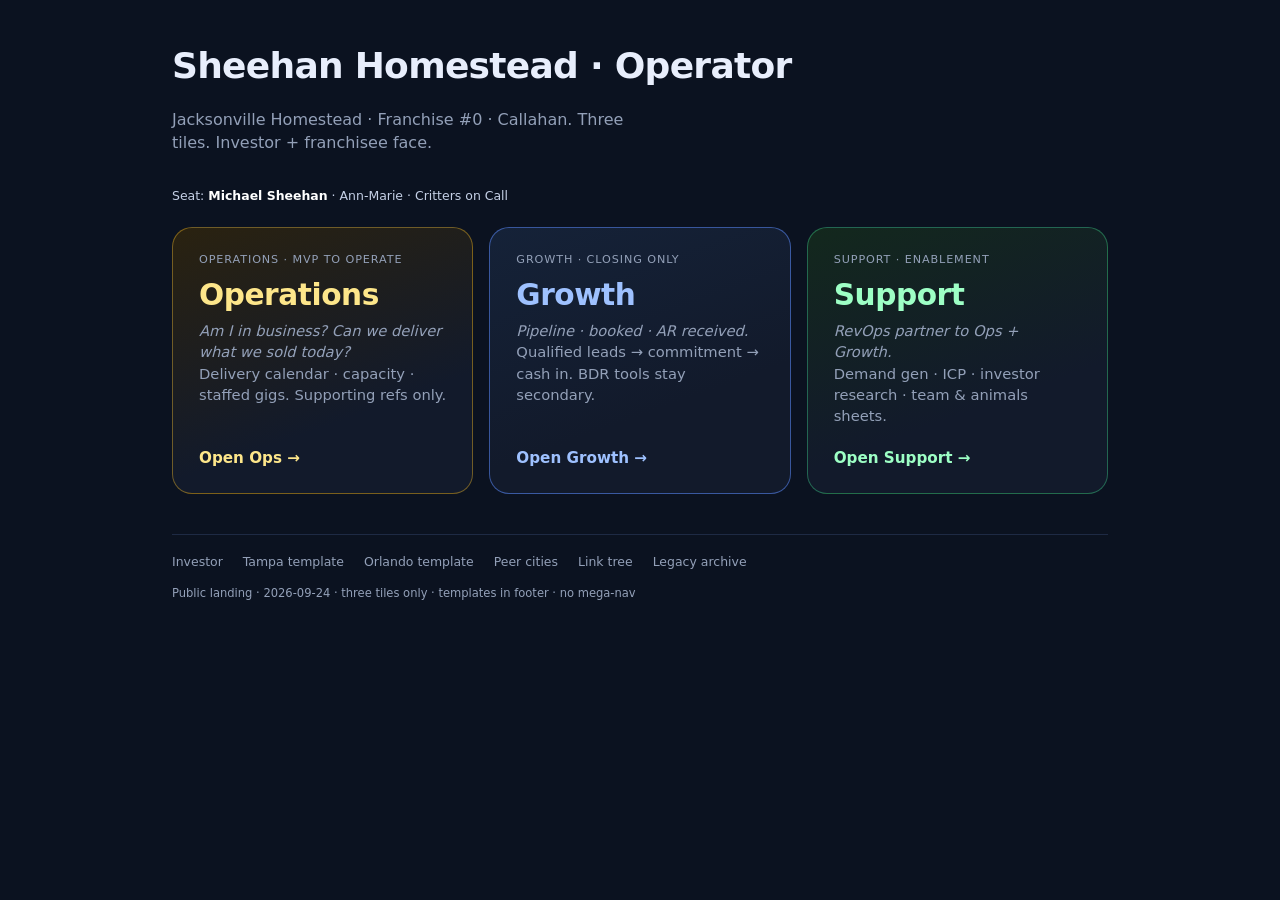
==== commit fb6dfb6b: "Mirror: operator hub three tiles Ops · Growth · Support Sync sheehan-exec-suite operator rebuild int" ====
--- a/exec/index.html
+++ b/exec/index.html
@@ -1,88 +1,77 @@
 <!DOCTYPE html>
 <html lang="en"><head><meta charset="utf-8"/><meta name="viewport" content="width=device-width, initial-scale=1"/>
-<title>Sheehan Homestead · Franchise Layer Zero</title>
+<title>Sheehan Homestead · Operator</title>
 <style>
-:root{--bg:#0b1220;--card:#121a2b;--panel:#0e1626;--line:#1e2a44;--text:#e8eefc;--muted:#93a0b8;--accent:#5b8cff;--good:#3dd68c;--warn:#ffb020;--violet:#a78bfa}
+:root{--bg:#0b1220;--card:#121a2b;--panel:#0e1626;--line:#1e2a44;--text:#e8eefc;--muted:#93a0b8;--accent:#5b8cff;--good:#3dd68c;--warn:#ffb020;--joy:#fbbf24}
 *{box-sizing:border-box}body{margin:0;font-family:Inter,system-ui,-apple-system,sans-serif;background:var(--bg);color:var(--text);line-height:1.45}
 a{color:var(--accent);text-decoration:none}a:hover{text-decoration:underline}
-.wrap{max-width:980px;margin:0 auto;padding:36px 22px 72px}
-header{margin:0 0 28px}
-h1{font-size:clamp(1.55rem,3.2vw,2.15rem);margin:0 0 8px;letter-spacing:-.02em;font-weight:750}
-.sub{color:var(--muted);font-size:.98rem;max-width:52ch}
-.sec-label{font-size:.72rem;text-transform:uppercase;letter-spacing:.08em;color:var(--muted);margin:28px 0 12px}
-.tiles{display:grid;gap:14px}
-.tiles.row2{grid-template-columns:repeat(auto-fit,minmax(240px,1fr))}
-.tile{display:block;padding:22px 24px;border-radius:18px;border:1px solid var(--line);background:var(--card);color:inherit;text-decoration:none;transition:border-color .15s,transform .12s}
-.tile:hover{border-color:var(--accent);transform:translateY(-1px);text-decoration:none}
-.tile.live{border-color:#3dd68c88;background:linear-gradient(160deg,#13281d,#121a2b 70%);min-height:140px}
-.tile.template{border-color:#1e2a44;background:linear-gradient(160deg,#141a28,#121a2b 75%);opacity:.95}
-.tile.secondary{border-color:#1e2a44;background:#0f1728}
-.tile .kicker{font-size:.68rem;text-transform:uppercase;letter-spacing:.08em;color:var(--muted);margin-bottom:8px}
-.tile h2{margin:0 0 6px;font-size:1.25rem;letter-spacing:-.015em}
-.tile.live h2{font-size:clamp(1.35rem,2.8vw,1.7rem);color:#9dffc5}
-.tile p{margin:0;color:var(--muted);font-size:.88rem;max-width:48ch}
-.tile .go{margin-top:14px;font-weight:750;font-size:.9rem;color:#9dffc5}
-.tile.template .go{color:#93a0b8}
-.tile.secondary .go{color:#9ec1ff}
-.badge{font-size:.65rem;padding:2px 8px;border-radius:6px;border:1px solid var(--line);margin-left:8px;vertical-align:middle;font-weight:650}
-.badge.live{background:#13281d;color:var(--good);border-color:#3dd68c66}
-.badge.template{background:#1a1f2e;color:#93a0b8;border-color:#2a3548}
-footer{margin-top:48px;padding-top:18px;border-top:1px solid var(--line);display:flex;flex-wrap:wrap;gap:14px 22px;align-items:center}
+.wrap{max-width:980px;margin:0 auto;padding:40px 22px 72px}
+header{margin:0 0 32px}
+h1{font-size:clamp(1.6rem,3.4vw,2.25rem);margin:0 0 8px;letter-spacing:-.02em;font-weight:750}
+.sub{color:var(--muted);font-size:1rem;max-width:48ch}
+.hub{display:grid;grid-template-columns:repeat(3,1fr);gap:16px;margin:0 0 28px}
+@media(max-width:820px){.hub{grid-template-columns:1fr}}
+.tile{display:flex;flex-direction:column;justify-content:space-between;min-height:200px;padding:24px 26px;border-radius:20px;border:1px solid var(--line);background:var(--card);color:inherit;text-decoration:none;transition:border-color .15s,transform .12s}
+.tile:hover{transform:translateY(-2px);text-decoration:none}
+.tile .kicker{font-size:.7rem;text-transform:uppercase;letter-spacing:.08em;color:var(--muted);margin-bottom:10px}
+.tile h2{margin:0 0 8px;font-size:clamp(1.45rem,2.8vw,1.85rem);letter-spacing:-.015em;line-height:1.15}
+.tile p{margin:0;color:var(--muted);font-size:.92rem;max-width:30ch}
+.tile .go{margin-top:20px;font-size:.95rem;font-weight:800}
+.tile.ops{border-color:#fbbf2466;background:linear-gradient(160deg,#2a2210,#121a2b 68%)}.tile.ops h2{color:#fde68a}.tile.ops .go{color:#fde68a}
+.tile.growth{border-color:#5b8cff88;background:linear-gradient(160deg,#152238,#121a2b 65%)}.tile.growth h2{color:#9ec1ff}.tile.growth .go{color:#9ec1ff}
+.tile.support{border-color:#3dd68c66;background:linear-gradient(160deg,#13281d,#121a2b 65%)}.tile.support h2{color:#9dffc5}.tile.support .go{color:#9dffc5}
+.q{margin:0 0 10px;font-size:.78rem;color:#c5d0e6;font-style:italic}
+footer{margin-top:40px;padding-top:18px;border-top:1px solid var(--line);display:flex;flex-wrap:wrap;gap:12px 20px;align-items:center}
 footer a{font-size:.78rem;color:var(--muted)}footer a:hover{color:var(--text)}
-.note{color:var(--muted);font-size:.72rem;margin-top:16px}
+.note{color:var(--muted);font-size:.72rem;margin-top:14px}
+.face{font-size:.78rem;color:#c5d0e6;margin:0 0 22px}
+.face b{color:#fff}
 </style></head>
 <body><div class="wrap">
 
 <header>
-  <h1>Sheehan Homestead · Franchise Layer Zero</h1>
-  <p class="sub">Live operator system for Jacksonville Homestead, plus franchise market templates. Investor-safe · Ops · Growth · Support.</p>
+  <h1>Sheehan Homestead · Operator</h1>
+  <p class="sub">Jacksonville Homestead · Franchise #0 · Callahan. Three tiles. Investor + franchisee face.</p>
 </header>
+<p class="face">Seat: <b>Michael Sheehan</b> · Ann-Marie · Critters on Call</p>
 
-<div class="sec-label">Live market</div>
-<nav class="tiles" aria-label="Live market">
-  <a class="tile live" href="owner-operator.html">
-    <div class="kicker">Franchise #0 · Callahan / Jacksonville</div>
-    <h2>Jacksonville Homestead · Operator <span class="badge live">LIVE</span></h2>
-    <p>Owner-operator identity, then Ops · Growth · Support. Territory view for the live market.</p>
-    <div class="go">Open operator →</div>
+<nav class="hub" aria-label="Operations Growth Support">
+  <a class="tile ops" href="ops-delivery.html">
+    <div>
+      <div class="kicker">Operations · MVP to operate</div>
+      <h2>Operations</h2>
+      <p class="q">Am I in business? Can we deliver what we sold today?</p>
+      <p>Delivery calendar · capacity · staffed gigs. Supporting refs only.</p>
+    </div>
+    <div class="go">Open Ops →</div>
   </a>
-</nav>
-
-<div class="sec-label">Franchise templates <span style="text-transform:none;letter-spacing:0;font-size:.78rem;color:#93a0b8">(sample · not live ops)</span></div>
-<nav class="tiles row2" aria-label="Franchise templates">
-  <a class="tile template" href="market-tampa.html">
-    <div class="kicker">Closest peer · FL</div>
-    <h2>Tampa <span class="badge template">Template</span></h2>
-    <p>Same Ops · Growth · Support pattern as Jax. Content TBD.</p>
-    <div class="go">Open Tampa template →</div>
+  <a class="tile growth" href="growth-simple.html">
+    <div>
+      <div class="kicker">Growth · closing only</div>
+      <h2>Growth</h2>
+      <p class="q">Pipeline · booked · AR received.</p>
+      <p>Qualified leads → commitment → cash in. BDR tools stay secondary.</p>
+    </div>
+    <div class="go">Open Growth →</div>
   </a>
-  <a class="tile template" href="market-orlando.html">
-    <div class="kicker">Closest peer · FL</div>
-    <h2>Orlando <span class="badge template">Template</span></h2>
-    <p>Same Ops · Growth · Support pattern as Jax. Content TBD.</p>
-    <div class="go">Open Orlando template →</div>
-  </a>
-</nav>
-
-<div class="sec-label">Also</div>
-<nav class="tiles row2" aria-label="Secondary">
-  <a class="tile secondary" href="investor-home.html">
-    <div class="kicker">Capital</div>
-    <h2>Investor face</h2>
-    <p>Frame spine · checklist · capital narrative.</p>
-    <div class="go">Open investor →</div>
-  </a>
-  <a class="tile secondary" href="franchise-peer-cities.html">
-    <div class="kicker">Research</div>
-    <h2>Peer cities research</h2>
-    <p>Expansion markets · not live ops.</p>
-    <div class="go">Open peer cities →</div>
+  <a class="tile support" href="support-home.html">
+    <div>
+      <div class="kicker">Support · enablement</div>
+      <h2>Support</h2>
+      <p class="q">RevOps partner to Ops + Growth.</p>
+      <p>Demand gen · ICP · investor research · team &amp; animals sheets.</p>
+    </div>
+    <div class="go">Open Support →</div>
   </a>
 </nav>
 
 <footer>
-  <a href="link-tree.html">All links</a>
-  <a href="layer-zero-archive.html">Legacy Layer Zero (archive)</a>
+  <a href="investor-home.html">Investor</a>
+  <a href="market-tampa.html">Tampa template</a>
+  <a href="market-orlando.html">Orlando template</a>
+  <a href="franchise-peer-cities.html">Peer cities</a>
+  <a href="link-tree.html">Link tree</a>
+  <a href="layer-zero-archive.html">Legacy archive</a>
 </footer>
-<p class="note">Public landing · 2026-09-23 UX lock · no mega-nav · no KPI dump on home</p>
+<p class="note">Public landing · 2026-09-24 · three tiles only · templates in footer · no mega-nav</p>
 </div></body></html>
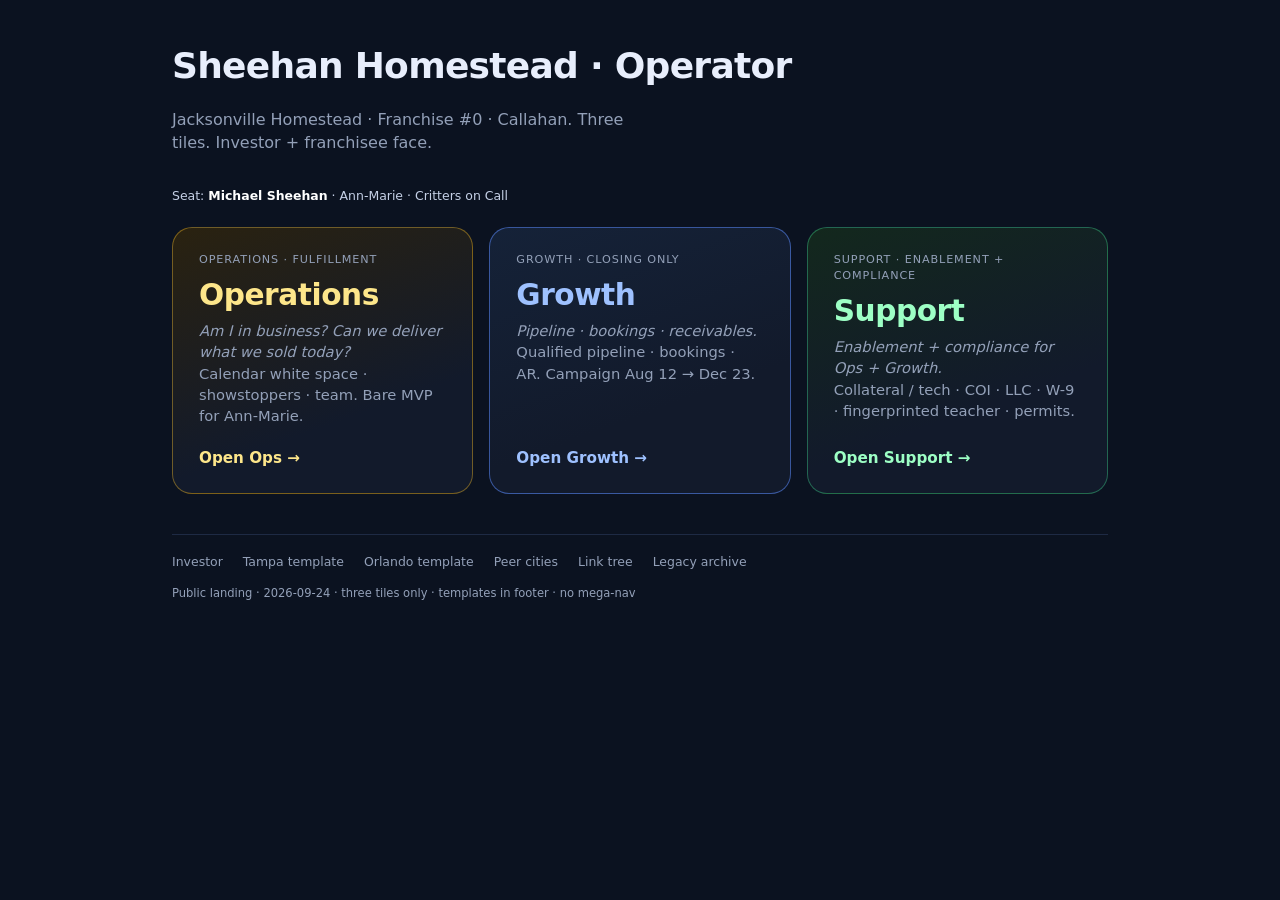
==== commit 998bb64e: "Mirror: Ops fulfillment · Growth campaign · Support pods Sync sheehan-exec-suite Ops/Growth/Support " ====
--- a/exec/index.html
+++ b/exec/index.html
@@ -38,10 +38,10 @@
 <nav class="hub" aria-label="Operations Growth Support">
   <a class="tile ops" href="ops-delivery.html">
     <div>
-      <div class="kicker">Operations · MVP to operate</div>
+      <div class="kicker">Operations · fulfillment</div>
       <h2>Operations</h2>
       <p class="q">Am I in business? Can we deliver what we sold today?</p>
-      <p>Delivery calendar · capacity · staffed gigs. Supporting refs only.</p>
+      <p>Calendar white space · showstoppers · team. Bare MVP for Ann-Marie.</p>
     </div>
     <div class="go">Open Ops →</div>
   </a>
@@ -49,17 +49,17 @@
     <div>
       <div class="kicker">Growth · closing only</div>
       <h2>Growth</h2>
-      <p class="q">Pipeline · booked · AR received.</p>
-      <p>Qualified leads → commitment → cash in. BDR tools stay secondary.</p>
+      <p class="q">Pipeline · bookings · receivables.</p>
+      <p>Qualified pipeline · bookings · AR. Campaign Aug 12 → Dec 23.</p>
     </div>
     <div class="go">Open Growth →</div>
   </a>
   <a class="tile support" href="support-home.html">
     <div>
-      <div class="kicker">Support · enablement</div>
+      <div class="kicker">Support · enablement + compliance</div>
       <h2>Support</h2>
-      <p class="q">RevOps partner to Ops + Growth.</p>
-      <p>Demand gen · ICP · investor research · team &amp; animals sheets.</p>
+      <p class="q">Enablement + compliance for Ops + Growth.</p>
+      <p>Collateral / tech · COI · LLC · W-9 · fingerprinted teacher · permits.</p>
     </div>
     <div class="go">Open Support →</div>
   </a>
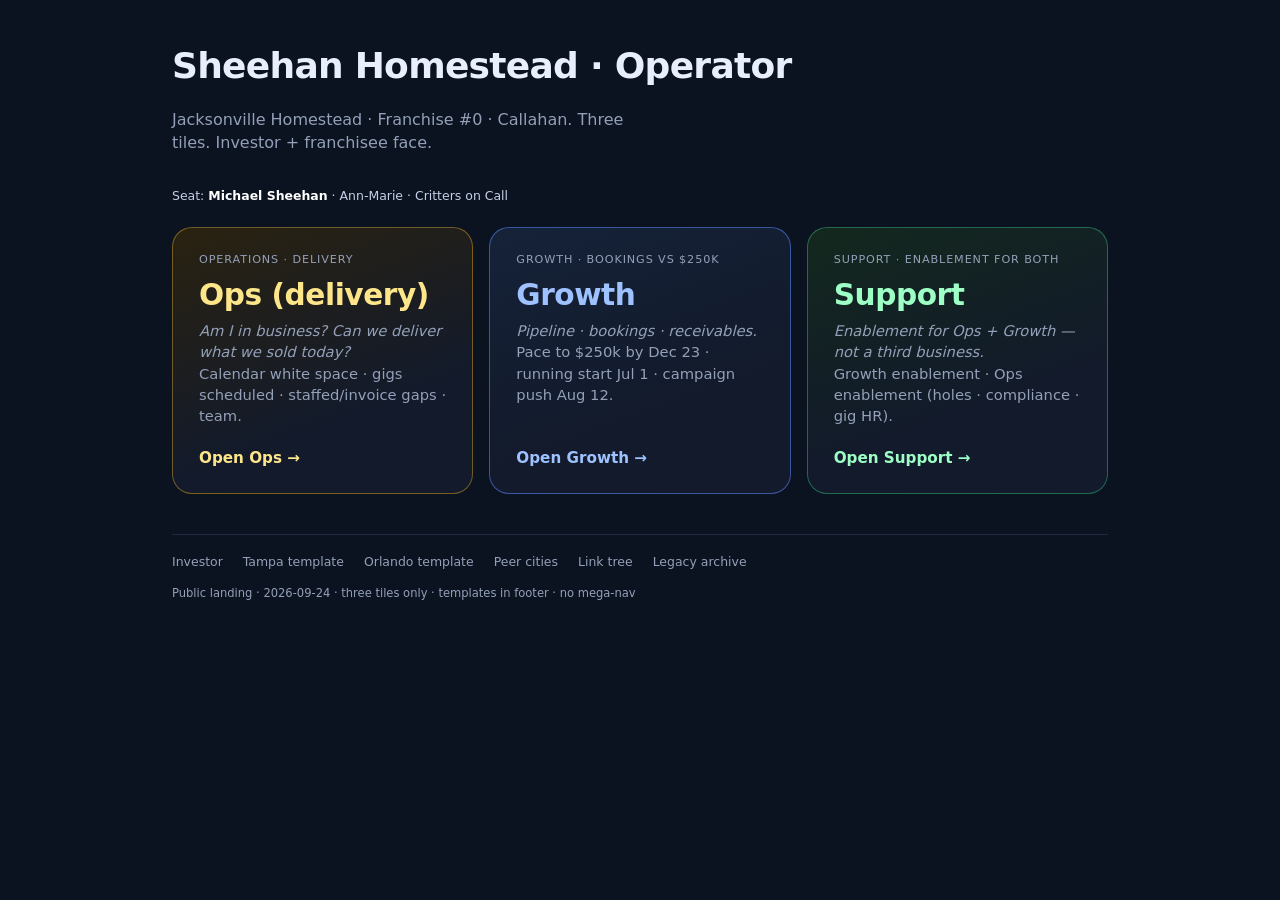
==== commit 8535a23b: "Mirror: Support enablement tree · Growth $250k pace · Ops summary Sync sheehan-exec-suite operator u" ====
--- a/exec/index.html
+++ b/exec/index.html
@@ -38,28 +38,28 @@
 <nav class="hub" aria-label="Operations Growth Support">
   <a class="tile ops" href="ops-delivery.html">
     <div>
-      <div class="kicker">Operations · fulfillment</div>
-      <h2>Operations</h2>
+      <div class="kicker">Operations · delivery</div>
+      <h2>Ops (delivery)</h2>
       <p class="q">Am I in business? Can we deliver what we sold today?</p>
-      <p>Calendar white space · showstoppers · team. Bare MVP for Ann-Marie.</p>
+      <p>Calendar white space · gigs scheduled · staffed/invoice gaps · team.</p>
     </div>
     <div class="go">Open Ops →</div>
   </a>
   <a class="tile growth" href="growth-simple.html">
     <div>
-      <div class="kicker">Growth · closing only</div>
+      <div class="kicker">Growth · bookings vs $250k</div>
       <h2>Growth</h2>
       <p class="q">Pipeline · bookings · receivables.</p>
-      <p>Qualified pipeline · bookings · AR. Campaign Aug 12 → Dec 23.</p>
+      <p>Pace to $250k by Dec 23 · running start Jul 1 · campaign push Aug 12.</p>
     </div>
     <div class="go">Open Growth →</div>
   </a>
   <a class="tile support" href="support-home.html">
     <div>
-      <div class="kicker">Support · enablement + compliance</div>
+      <div class="kicker">Support · enablement for both</div>
       <h2>Support</h2>
-      <p class="q">Enablement + compliance for Ops + Growth.</p>
-      <p>Collateral / tech · COI · LLC · W-9 · fingerprinted teacher · permits.</p>
+      <p class="q">Enablement for Ops + Growth — not a third business.</p>
+      <p>Growth enablement · Ops enablement (holes · compliance · gig HR).</p>
     </div>
     <div class="go">Open Support →</div>
   </a>
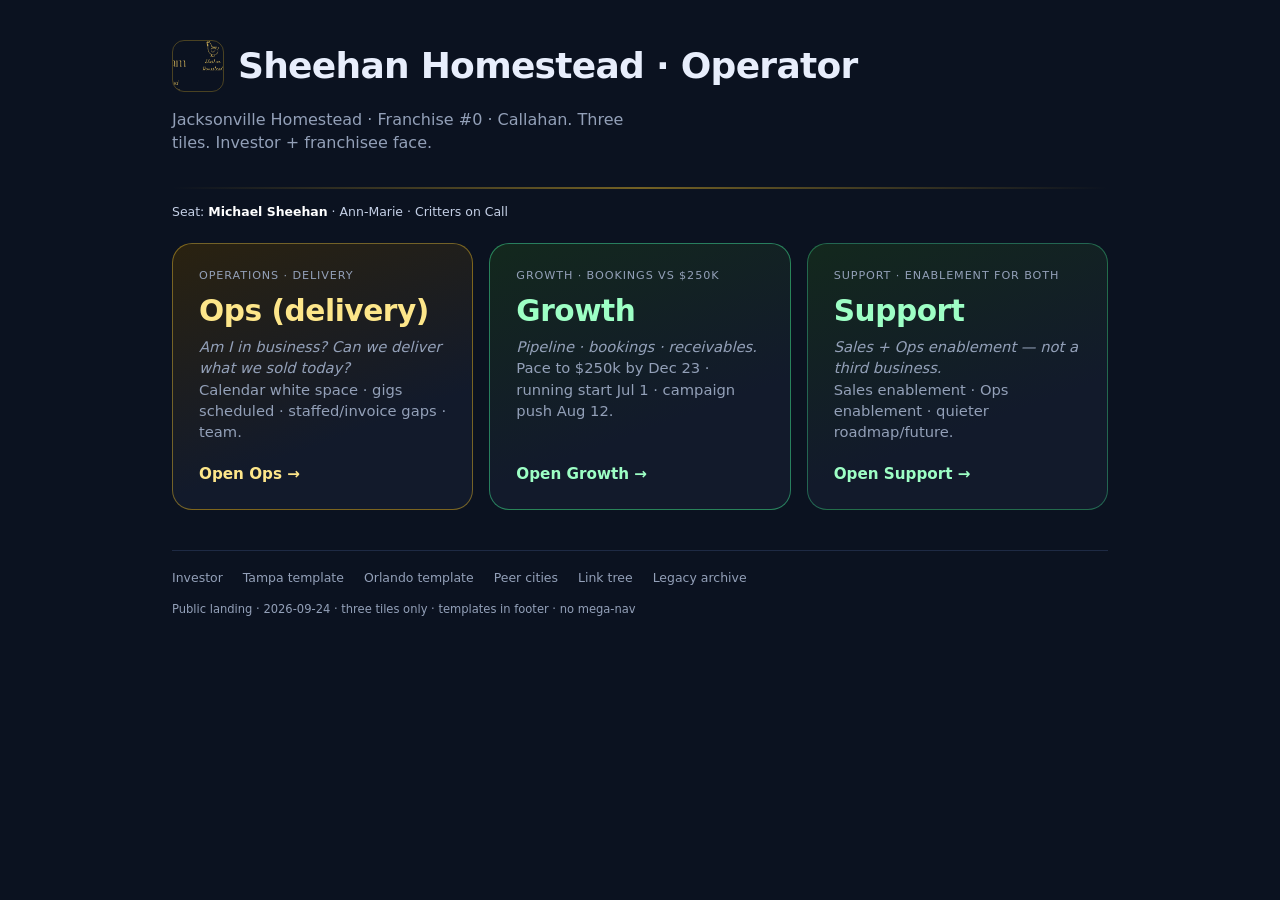
==== commit f61a6fc4: "Mirror exec hub: weighted pipeline, reviews 84/555, support IA, green/gold Synced from sheehan-exec-" ====
--- a/exec/index.html
+++ b/exec/index.html
@@ -2,7 +2,7 @@
 <html lang="en"><head><meta charset="utf-8"/><meta name="viewport" content="width=device-width, initial-scale=1"/>
 <title>Sheehan Homestead · Operator</title>
 <style>
-:root{--bg:#0b1220;--card:#121a2b;--panel:#0e1626;--line:#1e2a44;--text:#e8eefc;--muted:#93a0b8;--accent:#5b8cff;--good:#3dd68c;--warn:#ffb020;--joy:#fbbf24}
+:root{--brand-green:#3dd68c;--brand-green-deep:#2f6b4f;--brand-gold:#c9a227;--brand-gold-bright:#fbbf24;--bg:#0b1220;--card:#121a2b;--panel:#0e1626;--line:#1e2a44;--text:#e8eefc;--muted:#93a0b8;--accent:var(--brand-green);--good:#3dd68c;--warn:#ffb020;--joy:#fbbf24}
 *{box-sizing:border-box}body{margin:0;font-family:Inter,system-ui,-apple-system,sans-serif;background:var(--bg);color:var(--text);line-height:1.45}
 a{color:var(--accent);text-decoration:none}a:hover{text-decoration:underline}
 .wrap{max-width:980px;margin:0 auto;padding:40px 22px 72px}
@@ -17,8 +17,8 @@
 .tile h2{margin:0 0 8px;font-size:clamp(1.45rem,2.8vw,1.85rem);letter-spacing:-.015em;line-height:1.15}
 .tile p{margin:0;color:var(--muted);font-size:.92rem;max-width:30ch}
 .tile .go{margin-top:20px;font-size:.95rem;font-weight:800}
-.tile.ops{border-color:#fbbf2466;background:linear-gradient(160deg,#2a2210,#121a2b 68%)}.tile.ops h2{color:#fde68a}.tile.ops .go{color:#fde68a}
-.tile.growth{border-color:#5b8cff88;background:linear-gradient(160deg,#152238,#121a2b 65%)}.tile.growth h2{color:#9ec1ff}.tile.growth .go{color:#9ec1ff}
+.tile.ops{border-color:#c9a22788;background:linear-gradient(160deg,#2a2210,#121a2b 68%)}.tile.ops h2{color:#fde68a}.tile.ops .go{color:#fde68a}
+.tile.growth{border-color:#3dd68c88;background:linear-gradient(160deg,#13281d,#121a2b 65%)}.tile.growth h2{color:#9dffc5}.tile.growth .go{color:#9dffc5}
 .tile.support{border-color:#3dd68c66;background:linear-gradient(160deg,#13281d,#121a2b 65%)}.tile.support h2{color:#9dffc5}.tile.support .go{color:#9dffc5}
 .q{margin:0 0 10px;font-size:.78rem;color:#c5d0e6;font-style:italic}
 footer{margin-top:40px;padding-top:18px;border-top:1px solid var(--line);display:flex;flex-wrap:wrap;gap:12px 20px;align-items:center}
@@ -26,13 +26,15 @@
 .note{color:var(--muted);font-size:.72rem;margin-top:14px}
 .face{font-size:.78rem;color:#c5d0e6;margin:0 0 22px}
 .face b{color:#fff}
+.hair{height:2px;border:0;margin:0 0 14px;background:linear-gradient(90deg,transparent,var(--brand-gold),transparent);opacity:.55}
 </style></head>
 <body><div class="wrap">
 
 <header>
-  <h1>Sheehan Homestead · Operator</h1>
+  <div style="display:flex;align-items:center;gap:14px;margin:0 0 8px"><img src="collateral/hen-logo-flyer-gold-tight.png" alt="" width="52" height="52" style="border-radius:12px;border:1px solid #c9a22755"/><h1 style="margin:0">Sheehan Homestead · Operator</h1></div>
   <p class="sub">Jacksonville Homestead · Franchise #0 · Callahan. Three tiles. Investor + franchisee face.</p>
 </header>
+<hr class="hair"/>
 <p class="face">Seat: <b>Michael Sheehan</b> · Ann-Marie · Critters on Call</p>
 
 <nav class="hub" aria-label="Operations Growth Support">
@@ -58,8 +60,8 @@
     <div>
       <div class="kicker">Support · enablement for both</div>
       <h2>Support</h2>
-      <p class="q">Enablement for Ops + Growth — not a third business.</p>
-      <p>Growth enablement · Ops enablement (holes · compliance · gig HR).</p>
+      <p class="q">Sales + Ops enablement — not a third business.</p>
+      <p>Sales enablement · Ops enablement · quieter roadmap/future.</p>
     </div>
     <div class="go">Open Support →</div>
   </a>
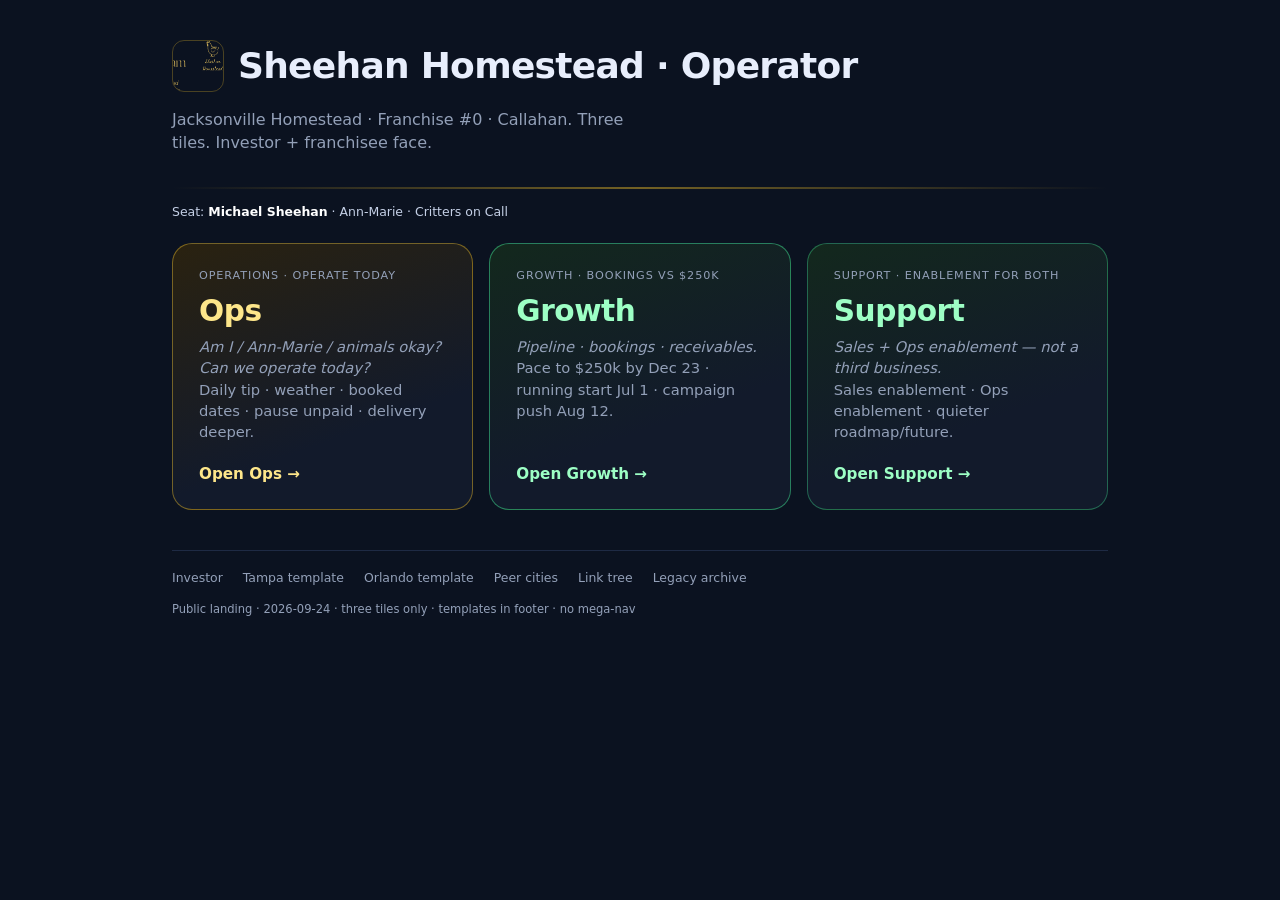
==== commit dc441549: "Mirror: Operate today tip + investor link tree polish Sync exec/ from sheehan-exec-suite: ops-today " ====
--- a/exec/index.html
+++ b/exec/index.html
@@ -38,12 +38,12 @@
 <p class="face">Seat: <b>Michael Sheehan</b> · Ann-Marie · Critters on Call</p>
 
 <nav class="hub" aria-label="Operations Growth Support">
-  <a class="tile ops" href="ops-delivery.html">
+  <a class="tile ops" href="ops-today.html">
     <div>
-      <div class="kicker">Operations · delivery</div>
-      <h2>Ops (delivery)</h2>
-      <p class="q">Am I in business? Can we deliver what we sold today?</p>
-      <p>Calendar white space · gigs scheduled · staffed/invoice gaps · team.</p>
+      <div class="kicker">Operations · operate today</div>
+      <h2>Ops</h2>
+      <p class="q">Am I / Ann-Marie / animals okay? Can we operate today?</p>
+      <p>Daily tip · weather · booked dates · pause unpaid · delivery deeper.</p>
     </div>
     <div class="go">Open Ops →</div>
   </a>
